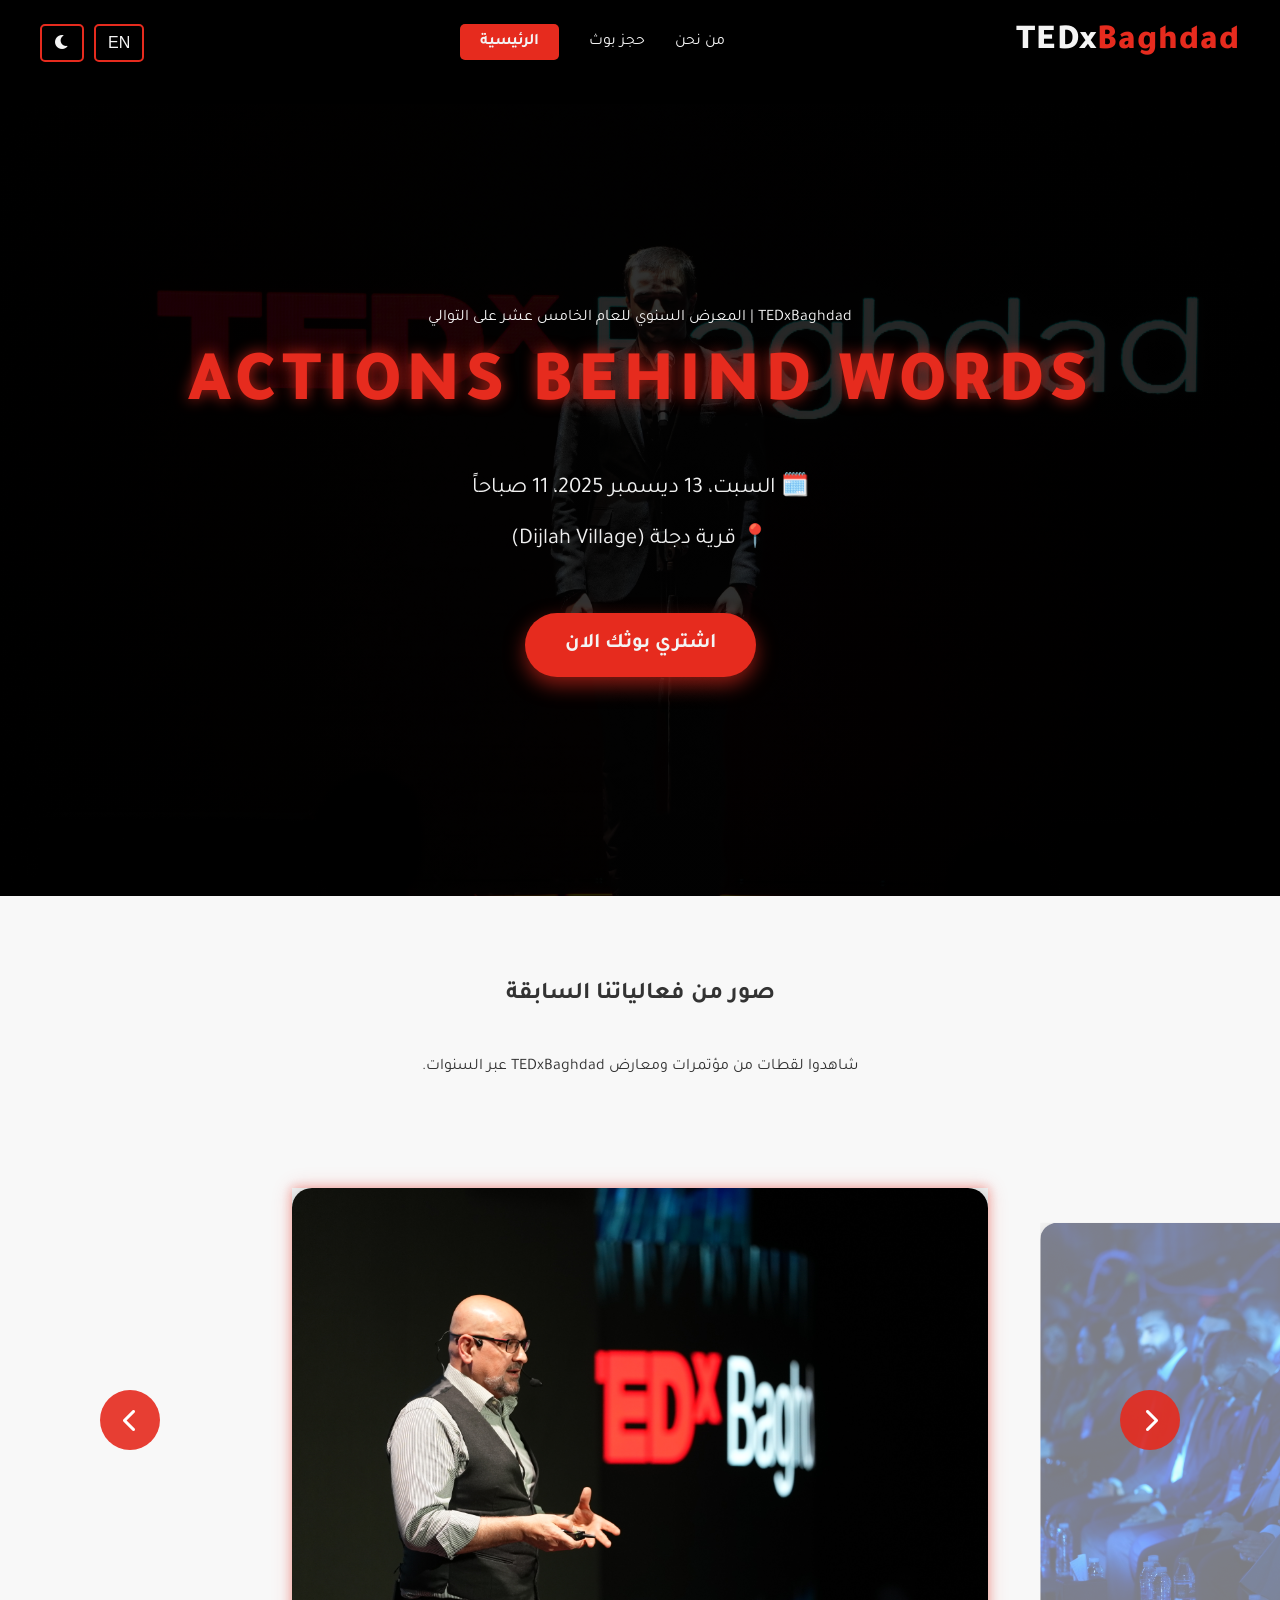
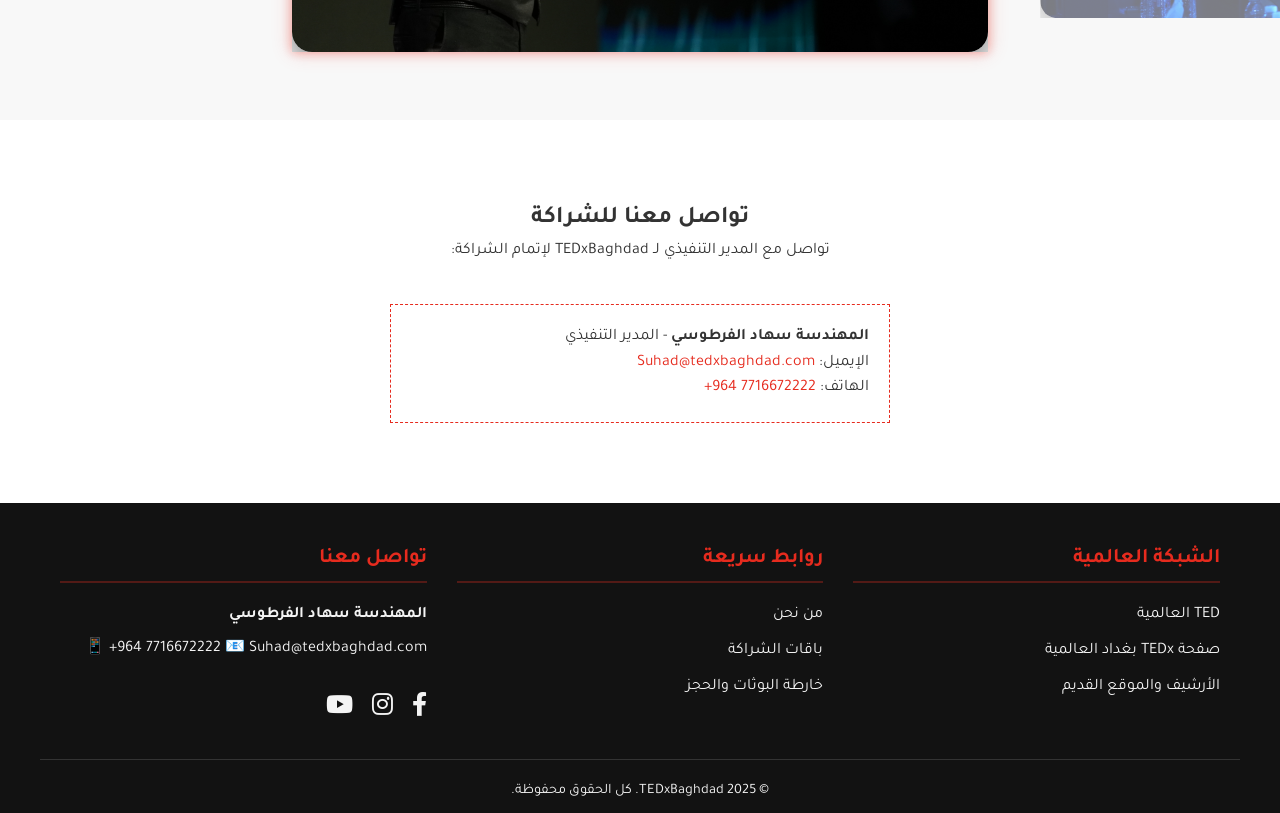
==== index.html @ e8700a13 "Initial commit of Tedx project files" ====
<!DOCTYPE html>
<html lang="ar" dir="rtl">
<head>
    <meta charset="UTF-8">
    <meta name="viewport" content="width=device-width, initial-scale=1.0">
    <title id="pageTitle">TEDxBaghdad</title>
    <link rel="icon" type="image/png" href="images/Logo_TEDxB.png">
    <link rel="stylesheet" href="style.css">
    <link rel="stylesheet" href="https://cdnjs.cloudflare.com/ajax/libs/font-awesome/6.0.0-beta3/css/all.min.css">
</head>
<body class="light-mode rtl-mode">

    <header>
        <div class="logo">
            <h1>TEDx<span class="red-text">Baghdad</span></h1>
        </div>
        <nav>
            <ul id="main-nav">
                <li><a href="aboutus.html" id="nav-about">من نحن</a></li>
                <li><a href="booking.html" id="nav-map">خارطة المعرض</a></li>
                <li><a href="#contact" class="btn" id="nav-contact">الرئيسية</a></li>
            </ul>
        </nav>
        
        <div class="toggles">
            <button id="lang-toggle" class="toggle-btn" title="Toggle Language">
                <span id="current-lang">EN</span>
            </button>
            <button id="theme-toggle" class="toggle-btn" title="Toggle Dark/Light Mode">
                <i class="fas fa-moon" id="theme-icon"></i>
            </button>
        </div>
    </header>

    <section class="hero">
        <div class="hero-content">
            <p class="pre-title" id="hero-pretitle">TEDxBaghdad | المعرض السنوي للعام الخامس عشر على التوالي</p>
            <h1></h1>
            <h2 class="red-text">ACTIONS BEHIND WORDS</h2>
            <div class="event-info">
                <span id="event-date">🗓️ السبت، 13 ديسمبر 2025، 11 صباحاً</span>
                <span id="event-location">📍 قرية دجلة (Dijlah Village)</span>
            </div>
            <a href="booking.html" class="btn-primary" id="hero-cta">شاهد خارطة البوثات المتاحة</a> 
        </div>
    </section>

  

   
    <section id="gallery" class="section light-bg">
        <h2 id="gallery-heading">صور من فعالياتنا السابقة</h2>
        <p id="gallery-subtitle">شاهدوا لقطات من مؤتمرات ومعارض TEDxBaghdad عبر السنوات.</p>
        
        <div class="carousel-wrapper container">
            
            <button class="nav-btn prev-btn" id="prev-btn" aria-label="الصورة السابقة">
                <i class="fas fa-chevron-left"></i>
            </button>

            <div class="carousel-inner" id="carousel-inner">
                </div>
            
            <button class="nav-btn next-btn" id="next-btn" aria-label="الصورة التالية">
                <i class="fas fa-chevron-right"></i>
            </button>

        </div>
    </section>



    <section id="contact" class="section">
        <h2 id="contact-heading">تواصل معنا للشراكة</h2>
        <p id="contact-subtitle">تواصل مع المدير التنفيذي لـ TEDxBaghdad لإتمام الشراكة:</p>
        <div class="contact-info">
            <p id="contact-name"><strong>المهندسة سهاد الفرطوسي</strong> - المدير التنفيذي</p>
            
            <p> 
                الإيميل: 
                <span dir="ltr">
                    <a href="mailto:Suhad@tedxbaghdad.com">Suhad@tedxbaghdad.com</a>
                </span>
            </p>
            <p> 
                الهاتف: 
                <span dir="ltr">
                    <a href="tel:+9647716672222">+964 7716672222</a>
                </span>
            </p>
        </div>
    </section>

    <footer>
        <div class="container footer-grid">
            <div class="footer-col">
                <h3 id="footer-links-global">الشبكة العالمية</h3>
                <ul>
                    <li><a href="https://www.ted.com" target="_blank">TED العالمية</a></li>
                    <li><a href="https://www.ted.com/tedx/events/tedxbaghdad" target="_blank">صفحة TEDx بغداد العالمية</a></li>
                    <li><a href="https://tedxbaghdad.com/" target="_blank" id="footer-old-site">الأرشيف والموقع القديم</a></li> 
                </ul>
            </div>

            <div class="footer-col">
                <h3 id="footer-links-quick">روابط سريعة</h3>
                <ul>
                    <li><a href="aboutus.html" id="footer-about">من نحن</a></li>
                    <li><a href="booking.html#packages" id="footer-packages">باقات الشراكة</a></li>
                    <li><a href="booking.html" id="footer-map-link">خارطة البوثات والحجز</a></li>
                </ul>
            </div>

            <div class="footer-col">
                <h3 id="footer-links-contact">تواصل معنا</h3>
                <div class="contact-footer-info">
                    <p><strong><span id="footer-director-name">المهندسة سهاد الفرطوسي</span></strong></p>
                    <p>📧 Suhad@tedxbaghdad.com</p>
                    <p>📱 +964 7716672222</p>
                </div>
                <div class="social-links">
                    <a href="https://www.facebook.com/TEDxBaghdad.Iraq/" target="_blank" title="Facebook"><i class="fab fa-facebook-f"></i></a>
                    <a href="https://www.instagram.com/tedxbaghdad.iraq/" target="_blank" title="Instagram"><i class="fab fa-instagram"></i></a>
                    <a href="https://www.youtube.com/user/TEDxBaghdad" target="_blank" title="YouTube"><i class="fab fa-youtube"></i></a>
                </div>
            </div>
        </div>
        
        <div class="footer-bottom">
            <p id="footer-text">© 2025 TEDxBaghdad. كل الحقوق محفوظة.</p>
        </div>
    </footer>

    <script src="script.js"></script>
</body>
</html>
---- style.css ----
/*
====================================
1. الإعدادات العامة والتخطيط الأساسي
====================================
*/
@import url('https://fonts.googleapis.com/css2?family=Tajawal:wght@200;400;700;900&display=swap');

:root {
    /* الألوان الأساسية */
    --color-ted-red: #E62B1E;
    --color-dark-primary: #121212; 
    --color-dark-secondary: #1f1f1f; 
    --color-light-primary: #ffffff; 
    --color-light-secondary: #f8f8f8; 
    --color-text-light: #f4f4f4;
    --color-text-dark: #333333;
    /* التباعد والمسافات */
    --section-padding: 80px 0;
}

* {
    margin: 0;
    padding: 0;
    box-sizing: border-box;
    /* إضافة انتقال سلس لتغيير الألوان */
    transition: background-color 0.5s, color 0.5s, border-color 0.5s, transform 0.5s;
}

body {
    font-family: 'Tajawal', sans-serif;
    line-height: 1.6;
}

/*
====================================
1.1. الوضع الداكن والوضع المضيء
====================================
*/
body.light-mode {
    background-color: var(--color-light-primary);
    color: var(--color-text-dark);
}

body.dark-mode {
    background-color: var(--color-dark-primary);
    color: var(--color-text-light);
}
/* تعديل ألوان العناصر في الوضع الداكن */
body.dark-mode .section { background-color: var(--color-dark-primary); }
body.dark-mode .dark-bg { background-color: var(--color-dark-secondary); }
body.dark-mode h2 { color: var(--color-light-primary); }
body.dark-mode .package-card {
    background: var(--color-dark-secondary);
    border: 1px solid #333;
    box-shadow: 0 2px 5px rgba(255, 255, 255, 0.1);
}
body.dark-mode .package-card h3 { color: var(--color-text-light); }
body.dark-mode footer { background-color: #000; }

/*
====================================
1.2. التوجيه (RTL/LTR)
====================================
*/
.rtl-mode { direction: rtl; }
.ltr-mode { direction: ltr; }

/* تنسيقات عامة */
a { text-decoration: none; color: var(--color-ted-red); transition: color 0.3s; }
.section { padding: var(--section-padding); text-align: center; }
.dark-bg { background-color: var(--color-dark-secondary); color: var(--color-text-light); }
.red-text { color: var(--color-ted-red); }
.container { max-width: 1200px; margin: 0 auto; padding: 0 20px; }

/* تعديلات الاتجاه في الأقسام */
.about-grid { display: grid; grid-template-columns: 2fr 1fr; gap: 40px; max-width: 1000px; margin: 40px auto 0; }
.rtl-mode .about-grid { text-align: right; }
.ltr-mode .about-grid { text-align: left; }

.rtl-mode .media-coverage { border-right: 3px solid var(--color-ted-red); padding-right: 20px; border-left: none; padding-left: 0; }
.ltr-mode .media-coverage { border-right: none; padding-right: 0; border-left: 3px solid var(--color-ted-red); padding-left: 20px; }

.rtl-mode .package-card { text-align: right; }
.ltr-mode .package-card { text-align: left; }

.rtl-mode .package-card ul li:before { content: "✔️"; margin-left: 10px; margin-right: 0; color: var(--color-ted-red); }
.ltr-mode .package-card ul li:before { content: "✔️"; margin-right: 10px; margin-left: 0; color: var(--color-ted-red); }

/*
====================================
2. شريط التنقل (Header)
====================================
*/
header {
    background-color: #000;
    color: var(--color-text-light);
    padding: 15px 40px;
    display: flex;
    justify-content: space-between;
    align-items: center;
    position: sticky;
    top: 0;
    z-index: 1000;
    box-shadow: 0 4px 12px rgba(0, 0, 0, 0.3); 
}

header .logo h1 {
    font-size: 2.2em;
    margin: 0;
    color: var(--color-light-bg);
    font-weight: 900;
    letter-spacing: 1px;
}

nav ul {
    list-style: none;
    display: flex;
    align-items: center; 
    margin: 0;
}

nav ul li {
    margin: 0 15px; 
}

nav ul li a {
    color: var(--color-text-light);
    font-weight: 400;
    padding: 8px 0;
    position: relative;
}

nav ul li a:hover {
    color: var(--color-ted-red);
}

/* خط أحمر تحت الروابط */
nav ul li a::after {
    content: '';
    position: absolute;
    bottom: -5px;
    left: 0;
    width: 0;
    height: 3px;
    background-color: var(--color-ted-red);
    transition: width 0.3s ease;
}

nav ul li a:hover::after {
    width: 100%;
}

/* تنسيق الأزرار (Toggles) */
.toggles { display: flex; align-items: center; }
.toggle-btn {
    background: none;
    border: 2px solid var(--color-ted-red);
    color: var(--color-text-light);
    font-size: 1em;
    padding: 8px 12px;
    cursor: pointer;
    border-radius: 5px;
    transition: background-color 0.3s, color 0.3s;
}
.rtl-mode .toggle-btn { margin-right: 10px; margin-left: 0; }
.ltr-mode .toggle-btn { margin-left: 10px; margin-right: 0; }
.toggle-btn:hover { background-color: var(--color-ted-red); color: var(--color-light-primary); }

/* تنسيق زر 'تواصل معنا' */
.btn {
    background-color: var(--color-ted-red);
    color: var(--color-light-bg) !important;
    padding: 10px 20px; 
    border-radius: 5px;
    font-weight: 700;
    transition: background-color 0.3s;
    margin-left: 15px;
}


/*
====================================
3. القسم الرئيسي الترويجي (Hero)
====================================
*/
.hero {
    /* تغيير التدرج لجعل الخلفية أغمق بكثير لزيادة التباين */
    background: linear-gradient(rgba(0, 0, 0, 0.8), rgba(0, 0, 0, 0.8)), 
                url('images/style.jpg') no-repeat center center/cover;
    height: 90vh; 
    display: flex;
    justify-content: center;
    align-items: center;
    color: var(--color-text-light); 
    text-align: center;
    padding: 0 20px;
}

.hero h1 { display: none; } /* إخفاء h1 الفارغ */

.hero h2 {
    font-size: 4.5em;
    font-weight: 900; 
    margin-bottom: 25px;
    letter-spacing: 5px; 
    color: var(--color-ted-red); 
    text-shadow: 0 0 15px rgba(230, 43, 30, 0.8), 2px 2px 5px rgba(0, 0, 0, 0.5);
}

.event-info span {
    display: block;
    font-size: 1.4em;
    margin-bottom: 15px;
    font-weight: 400;
    color: #f0f0f0;
}

.btn-primary {
    margin-top: 40px;
    font-size: 1.3em;
    padding: 15px 40px;
    background: var(--color-ted-red);
    color: var(--color-light-bg);
    border-radius: 50px;
    display: inline-block;
    box-shadow: 0 8px 20px rgba(230, 43, 30, 0.6); 
    font-weight: 700;
}

.btn-primary:hover {
    background-color: #b72217;
    transform: translateY(-3px); 
}

/*
====================================
3.1. تعديلات الاستجابة للقسم الرئيسي (Responsive Hero)
====================================
*/
@media (max-width: 768px) {
    .hero {
        height: 80vh; /* تقليل ارتفاع القسم قليلاً */
    }

    .hero .pre-title {
        font-size: 0.9em; /* تصغير حجم النص التمهيدي */
    }

    .hero h2 {
        font-size: 2.8em; /* تصغير حجم العنوان الرئيسي بشكل كبير */
        letter-spacing: 2px; /* تقليل المسافة بين الحروف */
    }

    .event-info span {
        font-size: 1em; /* تصغير حجم معلومات الحدث */
    }

    .hero .btn-primary {
        font-size: 1em; /* تصغير حجم الخط داخل الزر */
        padding: 12px 30px; /* تصغير الهوامش الداخلية للزر */
        margin-top: 30px;
    }
}

/*
====================================
4. قسم عن المؤتمر (About Section) - التعديل النهائي
====================================
*/
#about {
    padding-bottom: 40px;
    /* تأكد من أن الخلفية لا تتضارب مع النصوص */
}

.about-grid {
    display: grid;
    /* نعتمد على نسبة 1.7:1 (النص أوسع من البطاقة) */
    grid-template-columns: 1.7fr 1fr; 
    gap: 50px; /* تباعد كبير بين الأعمدة */
    text-align: initial;
    
    /* 🛑 الحل الجذري: نحدد العرض الأقصى والتوسيط ونضيف Padding للحماية 🛑 */
    /* هذا التحديد سيتم تطبيقه على div.about-grid مباشرة */
    max-width: 1000px; 
    margin: 40px auto 0; 
    padding: 0 20px; /* هامش حماية داخلي ثابت على الـ Grid نفسه */
}

.text-block p {
    margin-bottom: 15px;
    font-size: 1.1em;
    line-height: 1.8; /* زيادة المسافة بين السطور */
    text-align: justify; 
}

/* 🛑 تصميم بطاقة الأصداء الإعلامية (Callout Box) 🛑 */
.media-coverage {
    border: 2px solid var(--color-ted-red); 
    padding: 20px;
    border-radius: 8px; 
    background-color: var(--color-light-secondary); 
    box-shadow: 0 4px 10px rgba(0, 0, 0, 0.1);
    
    /* ضمان أن الارتفاع يتبع المحتوى (ضروري) */
    height: fit-content; 
    margin: 0; 
}

.dark-mode .media-coverage {
    background-color: var(--color-dark-secondary);
    box-shadow: 0 4px 10px rgba(255, 255, 255, 0.1);
}

.media-coverage h3 {
    color: var(--color-ted-red);
    margin-top: 0;
    border-bottom: 2px dashed var(--color-ted-red); 
    padding-bottom: 10px;
    font-size: 1.4em;
}

.media-coverage ul {
    list-style: none;
    padding: 0;
    margin-top: 15px;
}

.media-coverage ul li {
    margin-bottom: 12px;
    font-weight: 400;
}


/*
====================================
التعديل الإضافي على الـ Responsive
====================================
*/
@media (max-width: 992px) {
    /* ... (تنسيقات أخرى) ... */
    
    .about-grid {
        /* 🛑 هنا نحل مشكلة القص في الموبايل والتابلت 🛑 */
        grid-template-columns: 1fr; /* عمود واحد */
        gap: 30px;
        text-align: center;
        
        display: flex;
        flex-direction: column; /* البطاقة تنزل للأسفل */
        
        /* إزالة الـ max-width ليتمدد الـ Grid ضمن حدود الشاشة */
        max-width: 100%;
        padding: 0 20px; 
    }
    
    .media-coverage {
        /* توسيط البطاقة في وضع العمود وتحديد عرضها */
        margin: 20px auto 0; 
        width: 100%; 
        max-width: 450px; /* تحديد عرض معقول في التابلت لتبدو متوازنة */
        text-align: right; 
    }
    .ltr-mode .media-coverage {
        text-align: left;
    }
}
/*
====================================
5. قسم الأرقام والإحصائيات (Numbers)
====================================
*/
#numbers { padding: 60px 0; }
.stats-grid { display: flex; justify-content: space-around; flex-wrap: wrap; gap: 30px; margin: 40px auto; }
.stat-box {
    background: #000;
    color: var(--color-ted-red);
    padding: 25px 35px;
    border-radius: 10px;
    width: 200px;
    text-align: center;
    box-shadow: 0 4px 8px rgba(255, 255, 255, 0.1);
}
.stat-box .number { display: block; font-size: 2.5em; font-weight: 900; margin-bottom: 5px; }
.stat-box p { color: var(--color-text-light); font-weight: 400; }
.demographics { margin-top: 40px; padding: 20px; border: 1px solid var(--color-ted-red); max-width: 600px; margin-left: auto; margin-right: auto; border-radius: 8px; }
.demographics h3 { color: var(--color-ted-red); margin-bottom: 10px; }


/*
====================================
6. قسم الباقات (Packages) - تصحيح التضارب
====================================
*/
#packages { background-color: var(--color-light-secondary); }

/* تصحيح: جعل العناوين والنصوص تظهر بوضوح في الوضع الداكن */
body.dark-mode #packages h2,
body.dark-mode #packages p {
    color: var(--color-text-light); 
}

.package-card {
    display: inline-block;
    background: var(--color-light-primary);
    border: 1px solid #ddd;
    border-top: 5px solid var(--color-ted-red);
    border-radius: 8px;
    padding: 25px;
    margin: 20px;
    width: 300px;
    box-shadow: 0 2px 5px rgba(0, 0, 0, 0.1);
    vertical-align: top;
}
.package-card .price { display: block; color: var(--color-ted-red); font-size: 2em; font-weight: 900; margin-bottom: 15px; }
.btn-secondary {
    display: inline-block;
    margin-top: 20px;
    padding: 10px 25px;
    background-color: var(--color-text-dark);
    color: var(--color-light-primary);
    border-radius: 5px;
    transition: background-color 0.3s;
}
.dark-mode .btn-secondary { background-color: #555; }


/*
====================================
7. خارطة المعرض الفعلية
====================================
*/
.booth-map-placeholder { height: auto; border: none; background-color: transparent; }
.exhibition-map {
    display: flex;
    flex-direction: column;
    align-items: center;
    max-width: 900px;
    margin: 40px auto;
    border: 5px solid #ccc;
    padding: 10px;
    background-color: var(--color-light-primary);
    box-shadow: 0 4px 10px rgba(0, 0, 0, 0.2);
}
.dark-mode .exhibition-map { background-color: #000; border: 5px solid #444; }

/* تأثير التمرير على حاوية الخريطة بأكملها */
.exhibition-map:hover {
    border-color: var(--color-ted-red);
}

.booth-row { display: flex; width: 100%; justify-content: space-between; }
.aisle {
    width: 100%;
    text-align: center;
    padding: 15px 0;
    margin: 10px 0;
    background-color: var(--color-ted-red);
    color: var(--color-text-light);
    font-weight: 700;
    font-size: 1.1em;
    border-radius: 5px;
}
.booth {
   display: flex;
    justify-content: center;
    align-items: center;
    cursor: pointer;
    color: var(--color-light-primary);
    font-weight: 700;
    font-size: 1.2em;
    border: 2px solid #333;
    margin: 5px;
    transition: transform 0.2s, box-shadow 0.2s;
    height: 60px; 
    flex-grow: 1; 
    position: relative;
    overflow: hidden;
    
    /* 🛑 الحل: فرض اتجاه اليسار لليمين (LTR) للأرقام داخل البوث */
    direction: ltr;
}
.booth:hover { transform: scale(1.05); box-shadow: 0 0 15px rgba(230, 43, 30, 0.7); }

/* ألوان البوثات */
.diamond { background-color: #000000; width: 15%; }
.gold { background-color: #0080ff; width: 15%; }
.silver { background-color: #ff0000; width: 10%; } 
/* البوثات المحجوزة */
.booked {
    background-color: #1a1a1a !important; /* لون خلفية داكن للبوث المحجوز */
    cursor: pointer; /* تفعيل النقر */
    pointer-events: auto !important; /* السماح بتلقي النقرات */
    border: 2px solid var(--color-ted-red);
    color: #ccc;
    position: relative; /* مهم للـ overlay */
    overflow: hidden;
}
/* تفعيل الـ Overlay (كلمة محجوز) */
.booked::after {
    content: "محجوز"; /* النص سيتم ترجمته عبر JS/CSS */
    position: absolute;
    top: 0;
    left: 0;
    width: 100%;
    height: 100%;
    background-color: rgba(230, 43, 30, 0.9); /* خلفية حمراء داكنة */
    color: white;
    display: flex;
    justify-content: center;
    align-items: center;
    font-size: 1.2em;
    font-weight: 700;
    opacity: 0; /* مخفي في الوضع العادي */
    transition: opacity 0.3s;
    z-index: 10;
    pointer-events: none; /* مهم ليمر النقر عبره */
}

/* الـ Hover Effect */
.booked:hover .logo-container {
    opacity: 0; /* إخفاء اللوجو عند التمرير */
}
.booked:hover::after {
    opacity: 1; /* إظهار الـ Overlay عند التمرير */
}
.booked .company-name {
    font-size: 0.6em;
    font-weight: 400;
    position: absolute;
    bottom: 5px;
    color: #f7b731;
}
.booked .logo-container, .booked .booth-number-text {
    opacity: 1;
    transition: opacity 0.3s;
    position: absolute;
    top: 50%;
    left: 50%;
    transform: translate(-50%, -50%);
    width: 100%;
    height: 100%;
    display: flex;
    justify-content: center;
    align-items: center;
    padding: 5px;
}
/* تنسيق اللوجو */
.booked .company-logo {
    max-width: 90%;
    max-height: 90%;
    object-fit: contain;
}
.booked .booth-number-text {
    /* إخفاء رقم البوث الافتراضي إذا كان هناك لوجو */
    display: none; 
}
/*
====================================
8. قسم التواصل (Contact) و Footer - تصحيح التوجيه
====================================
*/
.contact-info { 
    max-width: 500px; 
    margin: 40px auto 0; 
    padding: 20px; 
    border: 1px dashed var(--color-ted-red); 
    text-align: right; /* أساس التوجيه RTL */
}
.ltr-mode .contact-info {
    text-align: left;
}
/* تصحيح التوجيه LTR لأرقام الهواتف والإيميلات داخل الحاوية RTL */
.contact-info p span[dir="ltr"],
.contact-footer-info p {
    direction: ltr;
    display: inline-block;
}

/*
====================================
9. تنسيقات الـ Modal (النافذة المنبثقة)
====================================
*/
.modal {
    display: none; 
    position: fixed; 
    z-index: 2000; 
    left: 0;
    top: 0;
    width: 100%;
    height: 100%;
    overflow: auto; 
    background-color: rgba(0,0,0,0.7); 
    justify-content: center;
    align-items: center;
}
.modal-content {
    background-color: var(--color-light-primary);
    margin: auto;
    padding: 30px;
    border: 1px solid var(--color-ted-red);
    width: 80%;
    max-width: 500px;
    border-radius: 10px;
    position: relative;
    text-align: center;
    /* إضافة تأثير ظهور سلس */
    animation: fadeIn 0.3s ease-out;
}

@keyframes fadeIn {
    from { opacity: 0; transform: scale(0.95); }
    to { opacity: 1; transform: scale(1); }
}
.dark-mode .modal-content { background-color: var(--color-dark-secondary); }
.close-btn {
    color: var(--color-ted-red);
    float: right;
    font-size: 28px;
    font-weight: bold;
    position: absolute;
    top: 15px;
    cursor: pointer;
}
.rtl-mode .close-btn { left: 15px; right: auto; }
.ltr-mode .close-btn { right: 15px; left: auto; }

/* تنسيقات رأس المودال الجديدة */
.modal-header {
    display: flex;
    flex-direction: column;
    align-items: center;
    margin-bottom: 15px;
}

.modal-icon {
    font-size: 2.5em;
    color: var(--color-ted-red);
    margin-bottom: 10px;
}

.modal-content h3 {
    font-size: 1.6em;
    margin: 0;
}

.modal-content p {
    font-size: 1.1em;
    margin-bottom: 10px;
}

.modal-price {
    font-size: 1.5em;
    font-weight: 700;
    margin: 20px 0;
    color: var(--color-ted-red);
    background-color: var(--color-light-secondary);
    padding: 10px;
    border-radius: 8px;
    border: 1px solid #e0e0e0; /* إضافة إطار خفيف لتمييز المربع */
}
.dark-mode .modal-price {
    background-color: var(--color-dark-primary);
}

/* تنسيق الزر الجديد الأصغر حجماً */
.btn-modal {
    display: inline-block;
    background-color: var(--color-ted-red);
    color: var(--color-light-primary);
    padding: 12px 30px; /* تصغير حجم الزر */
    border-radius: 5px;
    font-size: 1em; /* تصغير حجم الخط */
    font-weight: 700;
    margin-top: 10px;
    transition: background-color 0.3s, transform 0.2s;
}
.btn-modal:hover {
    background-color: #b72217;
    transform: scale(1.05);
}

.modal-note {
    font-size: 0.9em !important;
    color: #777;
    margin-top: 20px;
}
.dark-mode .modal-note {
    color: var(--color-text-light); /* تغيير اللون إلى الأبيض في الوضع الداكن */
}


/*
====================================
10. الفوتر (Footer)
====================================
*/
footer {
    background-color: var(--color-dark-primary); /* خلفية سوداء */
    color: var(--color-text-light);
    padding: 40px 0 10px;
}

.footer-grid {
    display: grid;
    grid-template-columns: repeat(3, 1fr); /* 3 أعمدة متساوية */
    gap: 30px;
    text-align: right;
    padding-bottom: 30px;
    border-bottom: 1px solid #333;
}
.ltr-mode .footer-grid {
    text-align: left;
}

.footer-col h3 {
    font-size: 1.3em;
    font-weight: 700;
    margin-bottom: 20px;
    color: var(--color-ted-red); /* تمييز العناوين باللون الأحمر */
    border-bottom: 2px solid rgba(230, 43, 30, 0.3);
    padding-bottom: 5px;
}

.footer-col ul {
    list-style: none;
    padding: 0;
}

.footer-col ul li {
    margin-bottom: 10px;
    font-size: 1em;
}

.footer-col a {
    color: var(--color-text-light);
    transition: color 0.3s;
}

.footer-col a:hover {
    color: var(--color-ted-red);
}

.contact-footer-info p {
    margin-bottom: 8px;
    font-size: 1em;
}

/* تنسيق أيقونات التواصل الاجتماعي */
.social-links {
    margin-top: 20px;
}

.social-links a {
    font-size: 1.5em;
    margin-left: 15px; /* تباعد أيقونات RTL */
    color: var(--color-text-light);
    transition: color 0.3s;
}
.ltr-mode .social-links a {
    margin-right: 15px;
    margin-left: 0;
}

.social-links a:hover {
    color: var(--color-ted-red);
}

.footer-bottom {
    text-align: center;
    padding-top: 20px;
    font-size: 0.9em;
}


/*
====================================
11. معرض الصور (3-Image Carousel)
====================================
*/
/*
====================================
12. معرض الصور (3-Image Carousel) - التعديل للعرض الكامل
====================================
*/
#gallery {
    padding: var(--section-padding) 0;
    background-color: var(--color-light-secondary);
    direction: ltr !important; 
    overflow: hidden;
}

.dark-mode #gallery {
    background-color: var(--color-dark-primary);
}

#gallery h2, #gallery p {
    text-align: center;
    direction: rtl;
    margin-bottom: 40px;
    padding: 0 20px;
}

.carousel-wrapper {
    display: flex;
    align-items: center;
    width: 100%;
    height: 600px; /* ارتفاع ثابت للسكشن */
    position: relative;
}

.carousel-inner {
    display: flex;
    width: 100%;
    height: 100%;
    align-items: center;
    transition: transform 0.5s cubic-bezier(0.25, 1, 0.5, 1);
    will-change: transform;
}

.carousel-item {
    /* التغيير الجذري: جعلنا العرض 60% من الشاشة بدلاً من 33% */
    /* هذا يعطي مساحة للصورة العريضة */
    flex: 0 0 60%; 
    max-width: 60%;
    opacity: 0.5;
    transform: scale(1); /* نجعل الحجم الأصلي 100% */
    box-sizing: border-box;
    cursor: pointer;
    text-align: center;
    
    opacity: 0.5;
    transform: scale(0.85); 
    transition: all 0.5s ease;
    overflow: hidden;
}

.carousel-item img {
    width: 100%;
    height: 100%; /* اجعلها تملأ الارتفاع المتاح بالكامل */
    object-fit: cover; /* تغطية كامل المساحة */
    border-radius: 20px;
    box-shadow: 0 10px 30px rgba(0, 0, 0, 0.5);
    display: block; /* إزالة المسافات الزائدة */
}

/* الصورة النشطة */
.carousel-item.active {
    opacity: 1;
    transform: scale(1); /* حجم كامل */
    z-index: 10;
box-shadow: 
    /* ظل خفيف قريب من الحافة */
    0 0 10px rgba(230, 43, 30, 0.4), 
    /* ظل أوسع (Ambient) */
    0 0 20px rgba(230, 43, 30, 0.2);}

/* أزرار التنقل */
.nav-btn {
    position: absolute;
    top: 50%;
    transform: translateY(-50%);
    background: rgba(230, 43, 30, 0.9);
    color: white;
    border: none;
    width: 60px;
    height: 60px;
    border-radius: 50%;
    cursor: pointer;
    font-size: 1.5em;
    z-index: 20;
    display: flex;
    align-items: center;
    justify-content: center;
    transition: all 0.3s;
}

.nav-btn:hover {
    background: #fff;
    color: var(--color-ted-red);
    transform: translateY(-50%) scale(1.1);
}

#prev-btn { left: 5%; }
#next-btn { right: 5%; }

/* الموبايل */
@media (max-width: 768px) {
    .carousel-wrapper { height: 400px; }
    .carousel-item { 
        flex: 0 0 85%; /* في الموبايل تأخذ معظم الشاشة */
        max-width: 85%; 
    }
    .carousel-item img { 
        height: 300px; 
        aspect-ratio: 4/3;
    }
}
/*
====================================
6. قسم الباقات (Packages) - التعديل النهائي لثبات اللون
====================================
*/
#packages { 
    background-color: var(--color-light-secondary); 
}

/* 🛑 التعديل الجذري للوضع الداكن: */
body.dark-mode #packages {
    /* الخلفية ستكون داكنة (لتناسب الوضع الداكن) */
    background-color: var(--color-dark-secondary) !important; 
}

body.dark-mode #packages h2,
body.dark-mode #packages p {
    /* هذا سيجبر اللون على البقاء أسود/داكن (كما طلبت) */
    color: var(--color-light-primary) !important; 
}

/* ملاحظة هامة: بما أن الخلفية داكنة والنص داكن، سيصبح النص غير مرئي (أسود على أسود) */
/* إذا واجهت مشكلة اختفاء النص، يرجى استبدال var(--color-text-dark) بـ var(--color-ted-red) */

/* ... باقي تنسيقات .package-card تبقى كما هي ... */


/*
** هذا هو التعديل المطلوب لضمان ظهور النص الأبيض في الوضع الداكن **
*/
body.dark-mode .company-details-view p {
    color: var(--color-text-light) !important; /* فرض اللون الأبيض للنصوص */
}

/* تعديل لون الخلفية الافتراضي في المودال في الوضع الداكن */
.dark-mode .modal-content { 
    background-color: var(--color-dark-secondary);
}
/* تعديل لون خلفية النص نفسه ليظهر أبيض */
.dark-mode .company-details-view {
    background-color: var(--color-dark-secondary); 
}

/*
====================================
13. تعديلات الاستجابة لشريط التنقل (Responsive Navbar)
====================================
*/
@media (max-width: 768px) {
    header {
        padding: 10px 15px; /* تقليل الهوامش الداخلية للنافبار */
        flex-wrap: wrap; /* السماح للعناصر بالالتفاف لسطر جديد إذا لزم الأمر */
        justify-content: center; /* توسيط العناصر عند الالتفاف */
        gap: 10px; /* إضافة مسافة صغيرة بين العناصر */
    }

    header .logo h1 {
        font-size: 1.8em; /* تصغير حجم الشعار */
    }

    nav ul li {
        margin: 0 8px; /* تقليل المسافة بين روابط القائمة */
    }

    nav ul li a {
        font-size: 0.9em; /* تصغير حجم خط الروابط */
    }

    .toggle-btn {
        padding: 6px 10px; /* تصغير حجم أزرار اللغة والثيم */
        font-size: 0.9em;
    }
}

/*
====================================
14. تنسيقات صفحة "من نحن" (About Us Page)
====================================
*/

/* قسم الهيرو الصغير */
.hero-small {
    height: 40vh;
    background-size: cover;
    background-position: center;
    display: flex;
    justify-content: center;
    align-items: center;
    text-align: center;
    color: var(--color-text-light);
    position: relative;
}

.hero-small::before {
    content: '';
    position: absolute;
    top: 0;
    left: 0;
    width: 100%;
    height: 100%;
    background: rgba(0, 0, 0, 0.6); /* طبقة معتمة فوق الصورة */
}

.hero-small .hero-content {
    position: relative;
    z-index: 2;
}

.hero-small h1 {
    font-size: 3.5em;
    margin-bottom: 10px;
}

/* قسم المحتوى مع صورة */
.content-grid {
    display: grid;
    grid-template-columns: 2fr 1fr;
    gap: 50px;
    align-items: center;
}

.text-content h2 {
    color: var(--color-ted-red);
    margin-bottom: 20px;
    text-align: right;
}
.ltr-mode .text-content h2 {
    text-align: left;
}

.image-placeholder img {
    width: 100%;
    border-radius: 10px;
    box-shadow: 0 5px 15px rgba(0,0,0,0.1);
}

/* قسم فيديوهات يوتيوب */
.video-grid {
    display: grid;
    grid-template-columns: repeat(auto-fit, minmax(300px, 1fr));
    gap: 30px;
    margin-top: 40px;
}

.video-card {
    position: relative;
    display: block;
    overflow: hidden;
    border-radius: 10px;
    box-shadow: 0 8px 20px rgba(0,0,0,0.3);
}

.video-card img {
    width: 100%;
    display: block;
    transition: transform 0.3s ease;
}

.video-card:hover img {
    transform: scale(1.1);
}

.video-overlay {
    position: absolute;
    top: 0;
    left: 0;
    width: 100%;
    height: 100%;
    background: rgba(230, 43, 30, 0.7); /* لون أحمر تيد الشفاف */
    display: flex;
    justify-content: center;
    align-items: center;
    font-size: 4em;
    color: white;
    opacity: 0;
    transition: opacity 0.3s ease;
}

.video-card:hover .video-overlay {
    opacity: 1;
}

@media (max-width: 768px) {
    .content-grid {
        grid-template-columns: 1fr; /* عمود واحد في الموبايل */
    }
}
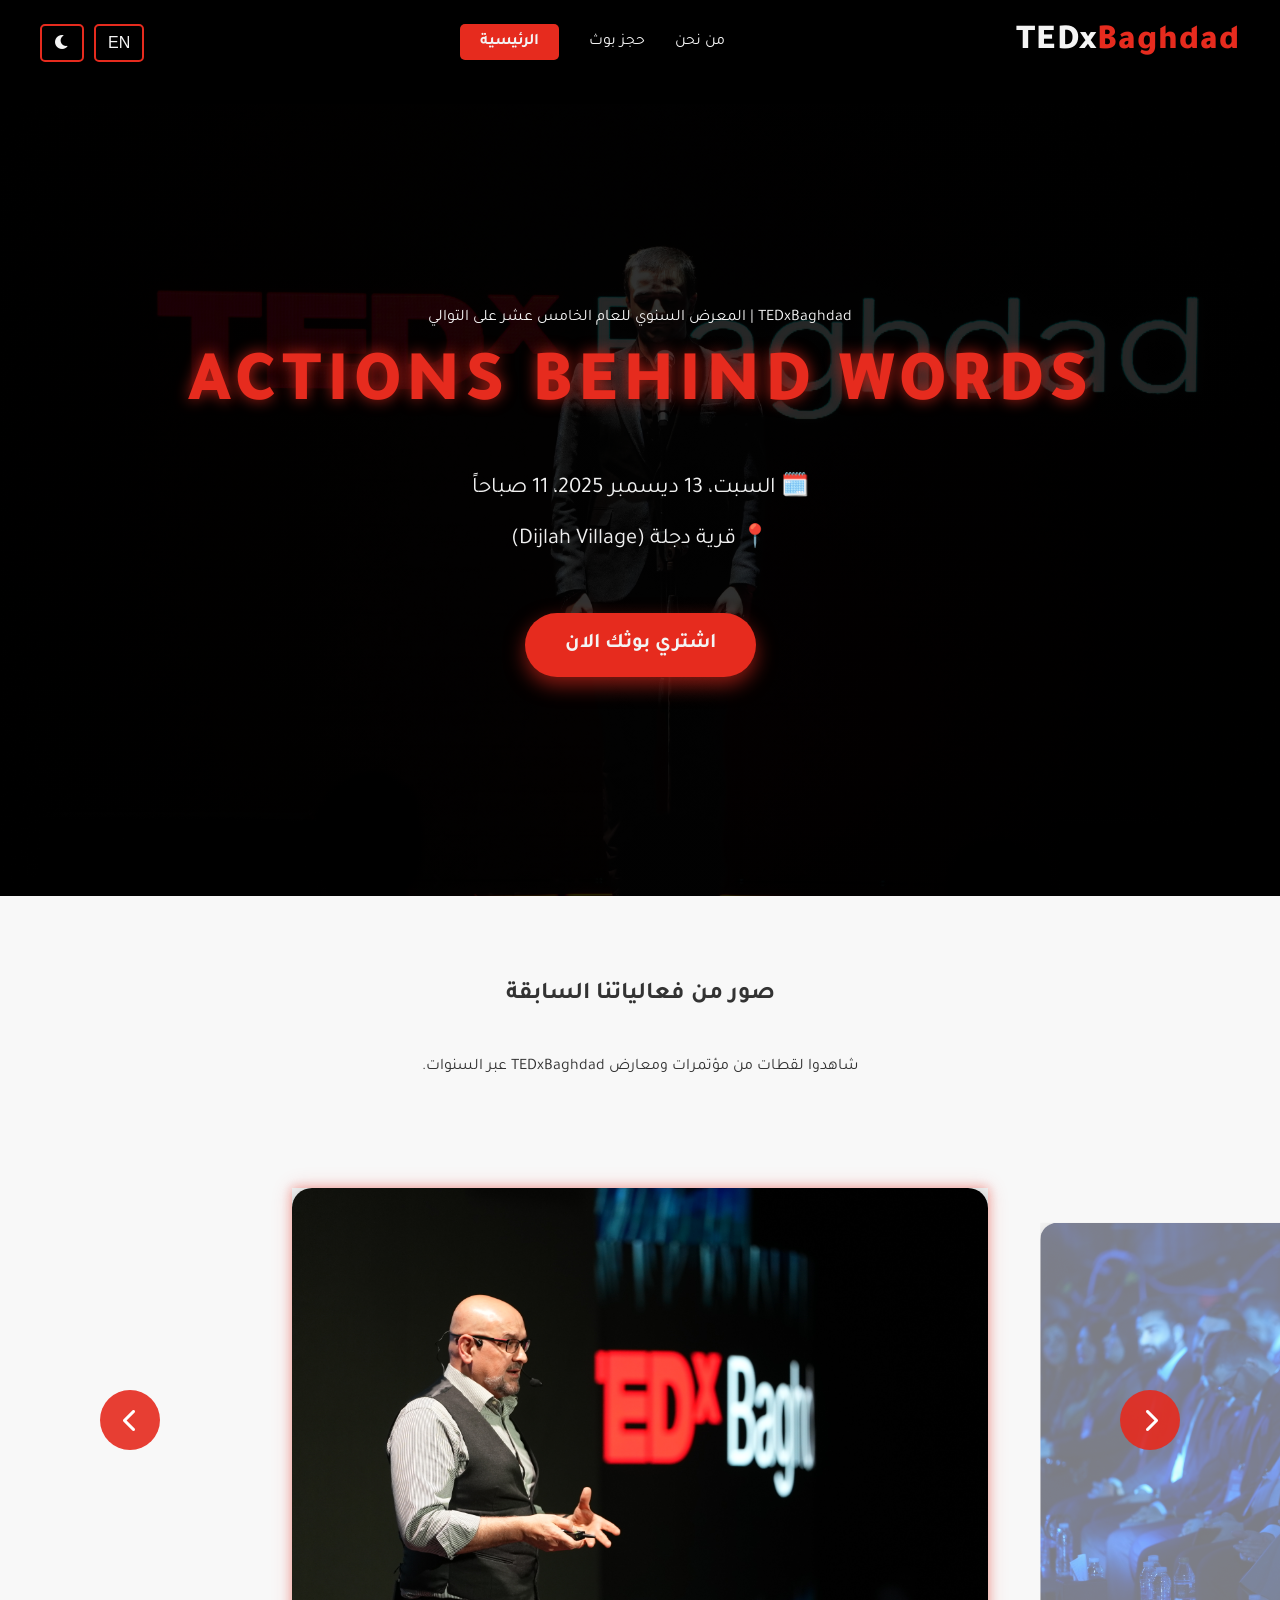
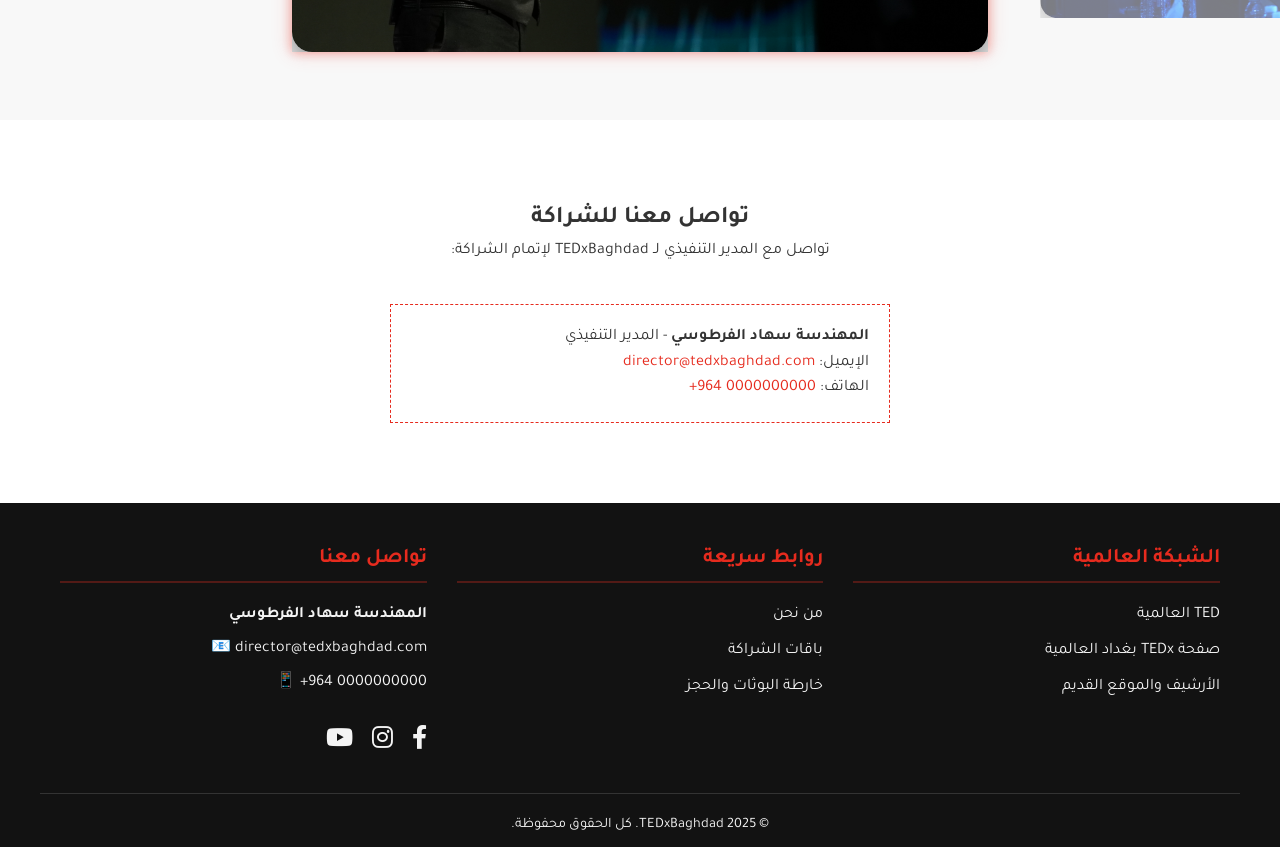
==== commit c50a22d5: "Update index.html" ====
--- a/index.html
+++ b/index.html
@@ -45,8 +45,7 @@
         </div>
     </section>
 
-  
-
+    
    
     <section id="gallery" class="section light-bg">
         <h2 id="gallery-heading">صور من فعالياتنا السابقة</h2>
@@ -69,23 +68,22 @@
     </section>
 
 
-
     <section id="contact" class="section">
         <h2 id="contact-heading">تواصل معنا للشراكة</h2>
         <p id="contact-subtitle">تواصل مع المدير التنفيذي لـ TEDxBaghdad لإتمام الشراكة:</p>
         <div class="contact-info">
-            <p id="contact-name"><strong>المهندسة سهاد الفرطوسي</strong> - المدير التنفيذي</p>
+            <p id="contact-name"> - المدير التنفيذي</p>
             
             <p> 
                 الإيميل: 
                 <span dir="ltr">
-                    <a href="mailto:Suhad@tedxbaghdad.com">Suhad@tedxbaghdad.com</a>
+                    <a href="mailto:director@tedxbaghdad.com">director@tedxbaghdad.com</a>
                 </span>
             </p>
             <p> 
                 الهاتف: 
                 <span dir="ltr">
-                    <a href="tel:+9647716672222">+964 7716672222</a>
+                    <a href="tel:+9640000000000">+964 0000000000</a>
                 </span>
             </p>
         </div>
@@ -114,9 +112,9 @@
             <div class="footer-col">
                 <h3 id="footer-links-contact">تواصل معنا</h3>
                 <div class="contact-footer-info">
-                    <p><strong><span id="footer-director-name">المهندسة سهاد الفرطوسي</span></strong></p>
-                    <p>📧 Suhad@tedxbaghdad.com</p>
-                    <p>📱 +964 7716672222</p>
+                    <p><strong><span id="footer-director-name"></span></strong></p>
+                    <p>📧 director@tedxbaghdad.com</p>
+                    <p>📱 +964 0000000000</p>
                 </div>
                 <div class="social-links">
                     <a href="https://www.facebook.com/TEDxBaghdad.Iraq/" target="_blank" title="Facebook"><i class="fab fa-facebook-f"></i></a>
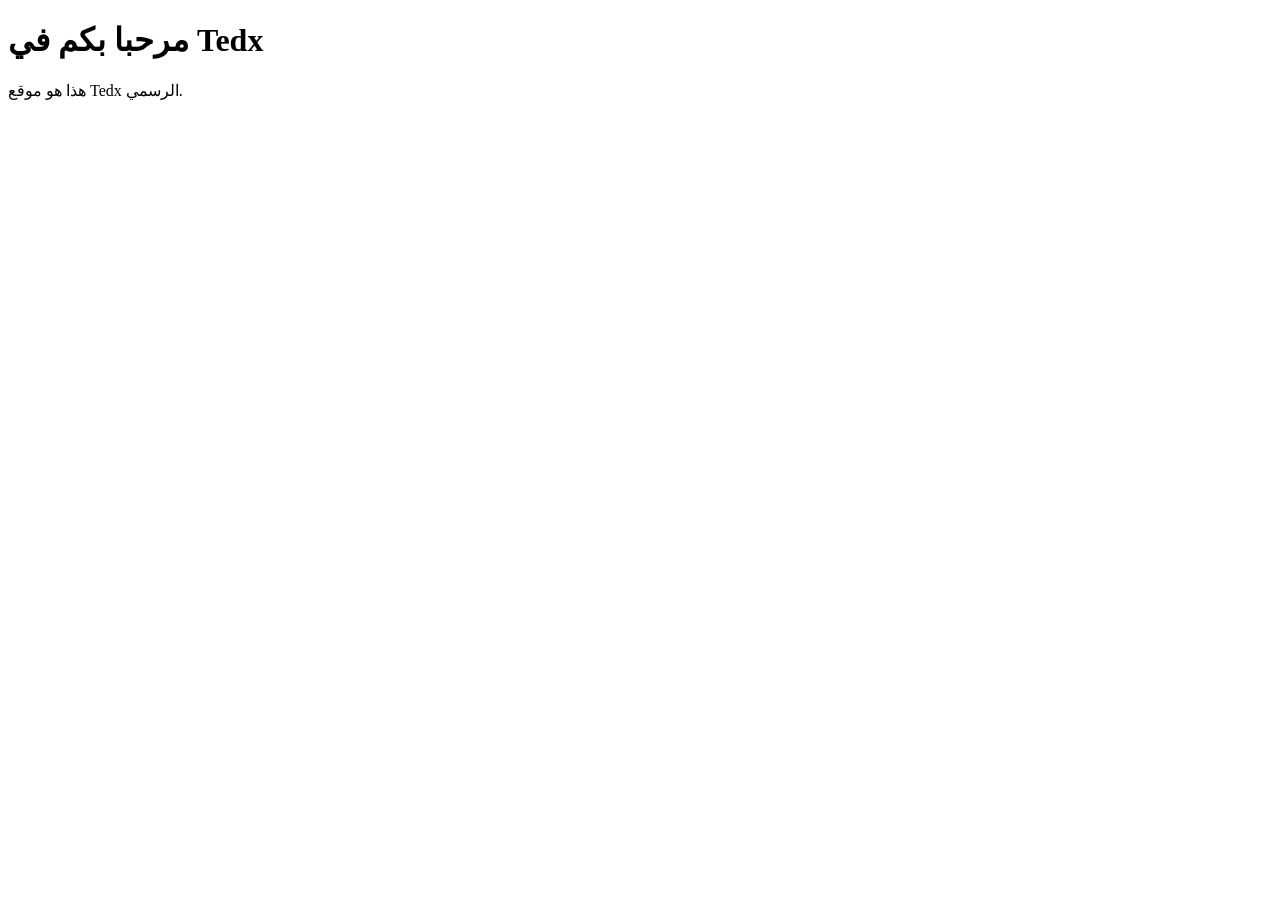
==== commit ee19e320: "Removed contact information from index.html" ====
--- a/index.html
+++ b/index.html
@@ -1,134 +1,12 @@
 <!DOCTYPE html>
-<html lang="ar" dir="rtl">
+<html lang="ar">
 <head>
     <meta charset="UTF-8">
     <meta name="viewport" content="width=device-width, initial-scale=1.0">
-    <title id="pageTitle">TEDxBaghdad</title>
-    <link rel="icon" type="image/png" href="images/Logo_TEDxB.png">
-    <link rel="stylesheet" href="style.css">
-    <link rel="stylesheet" href="https://cdnjs.cloudflare.com/ajax/libs/font-awesome/6.0.0-beta3/css/all.min.css">
+    <title>Tedx-Ui</title>
 </head>
-<body class="light-mode rtl-mode">
-
-    <header>
-        <div class="logo">
-            <h1>TEDx<span class="red-text">Baghdad</span></h1>
-        </div>
-        <nav>
-            <ul id="main-nav">
-                <li><a href="aboutus.html" id="nav-about">من نحن</a></li>
-                <li><a href="booking.html" id="nav-map">خارطة المعرض</a></li>
-                <li><a href="#contact" class="btn" id="nav-contact">الرئيسية</a></li>
-            </ul>
-        </nav>
-        
-        <div class="toggles">
-            <button id="lang-toggle" class="toggle-btn" title="Toggle Language">
-                <span id="current-lang">EN</span>
-            </button>
-            <button id="theme-toggle" class="toggle-btn" title="Toggle Dark/Light Mode">
-                <i class="fas fa-moon" id="theme-icon"></i>
-            </button>
-        </div>
-    </header>
-
-    <section class="hero">
-        <div class="hero-content">
-            <p class="pre-title" id="hero-pretitle">TEDxBaghdad | المعرض السنوي للعام الخامس عشر على التوالي</p>
-            <h1></h1>
-            <h2 class="red-text">ACTIONS BEHIND WORDS</h2>
-            <div class="event-info">
-                <span id="event-date">🗓️ السبت، 13 ديسمبر 2025، 11 صباحاً</span>
-                <span id="event-location">📍 قرية دجلة (Dijlah Village)</span>
-            </div>
-            <a href="booking.html" class="btn-primary" id="hero-cta">شاهد خارطة البوثات المتاحة</a> 
-        </div>
-    </section>
-
-    
-   
-    <section id="gallery" class="section light-bg">
-        <h2 id="gallery-heading">صور من فعالياتنا السابقة</h2>
-        <p id="gallery-subtitle">شاهدوا لقطات من مؤتمرات ومعارض TEDxBaghdad عبر السنوات.</p>
-        
-        <div class="carousel-wrapper container">
-            
-            <button class="nav-btn prev-btn" id="prev-btn" aria-label="الصورة السابقة">
-                <i class="fas fa-chevron-left"></i>
-            </button>
-
-            <div class="carousel-inner" id="carousel-inner">
-                </div>
-            
-            <button class="nav-btn next-btn" id="next-btn" aria-label="الصورة التالية">
-                <i class="fas fa-chevron-right"></i>
-            </button>
-
-        </div>
-    </section>
-
-
-    <section id="contact" class="section">
-        <h2 id="contact-heading">تواصل معنا للشراكة</h2>
-        <p id="contact-subtitle">تواصل مع المدير التنفيذي لـ TEDxBaghdad لإتمام الشراكة:</p>
-        <div class="contact-info">
-            <p id="contact-name"> - المدير التنفيذي</p>
-            
-            <p> 
-                الإيميل: 
-                <span dir="ltr">
-                    <a href="mailto:director@tedxbaghdad.com">director@tedxbaghdad.com</a>
-                </span>
-            </p>
-            <p> 
-                الهاتف: 
-                <span dir="ltr">
-                    <a href="tel:+9640000000000">+964 0000000000</a>
-                </span>
-            </p>
-        </div>
-    </section>
-
-    <footer>
-        <div class="container footer-grid">
-            <div class="footer-col">
-                <h3 id="footer-links-global">الشبكة العالمية</h3>
-                <ul>
-                    <li><a href="https://www.ted.com" target="_blank">TED العالمية</a></li>
-                    <li><a href="https://www.ted.com/tedx/events/tedxbaghdad" target="_blank">صفحة TEDx بغداد العالمية</a></li>
-                    <li><a href="https://tedxbaghdad.com/" target="_blank" id="footer-old-site">الأرشيف والموقع القديم</a></li> 
-                </ul>
-            </div>
-
-            <div class="footer-col">
-                <h3 id="footer-links-quick">روابط سريعة</h3>
-                <ul>
-                    <li><a href="aboutus.html" id="footer-about">من نحن</a></li>
-                    <li><a href="booking.html#packages" id="footer-packages">باقات الشراكة</a></li>
-                    <li><a href="booking.html" id="footer-map-link">خارطة البوثات والحجز</a></li>
-                </ul>
-            </div>
-
-            <div class="footer-col">
-                <h3 id="footer-links-contact">تواصل معنا</h3>
-                <div class="contact-footer-info">
-                    <p><strong><span id="footer-director-name"></span></strong></p>
-                    <p>📧 director@tedxbaghdad.com</p>
-                    <p>📱 +964 0000000000</p>
-                </div>
-                <div class="social-links">
-                    <a href="https://www.facebook.com/TEDxBaghdad.Iraq/" target="_blank" title="Facebook"><i class="fab fa-facebook-f"></i></a>
-                    <a href="https://www.instagram.com/tedxbaghdad.iraq/" target="_blank" title="Instagram"><i class="fab fa-instagram"></i></a>
-                    <a href="https://www.youtube.com/user/TEDxBaghdad" target="_blank" title="YouTube"><i class="fab fa-youtube"></i></a>
-                </div>
-            </div>
-        </div>
-        
-        <div class="footer-bottom">
-            <p id="footer-text">© 2025 TEDxBaghdad. كل الحقوق محفوظة.</p>
-        </div>
-    </footer>
-
-    <script src="script.js"></script>
+<body>
+    <h1>مرحبا بكم في Tedx</h1>
+    <p>هذا هو موقع Tedx الرسمي.</p>
 </body>
 </html>
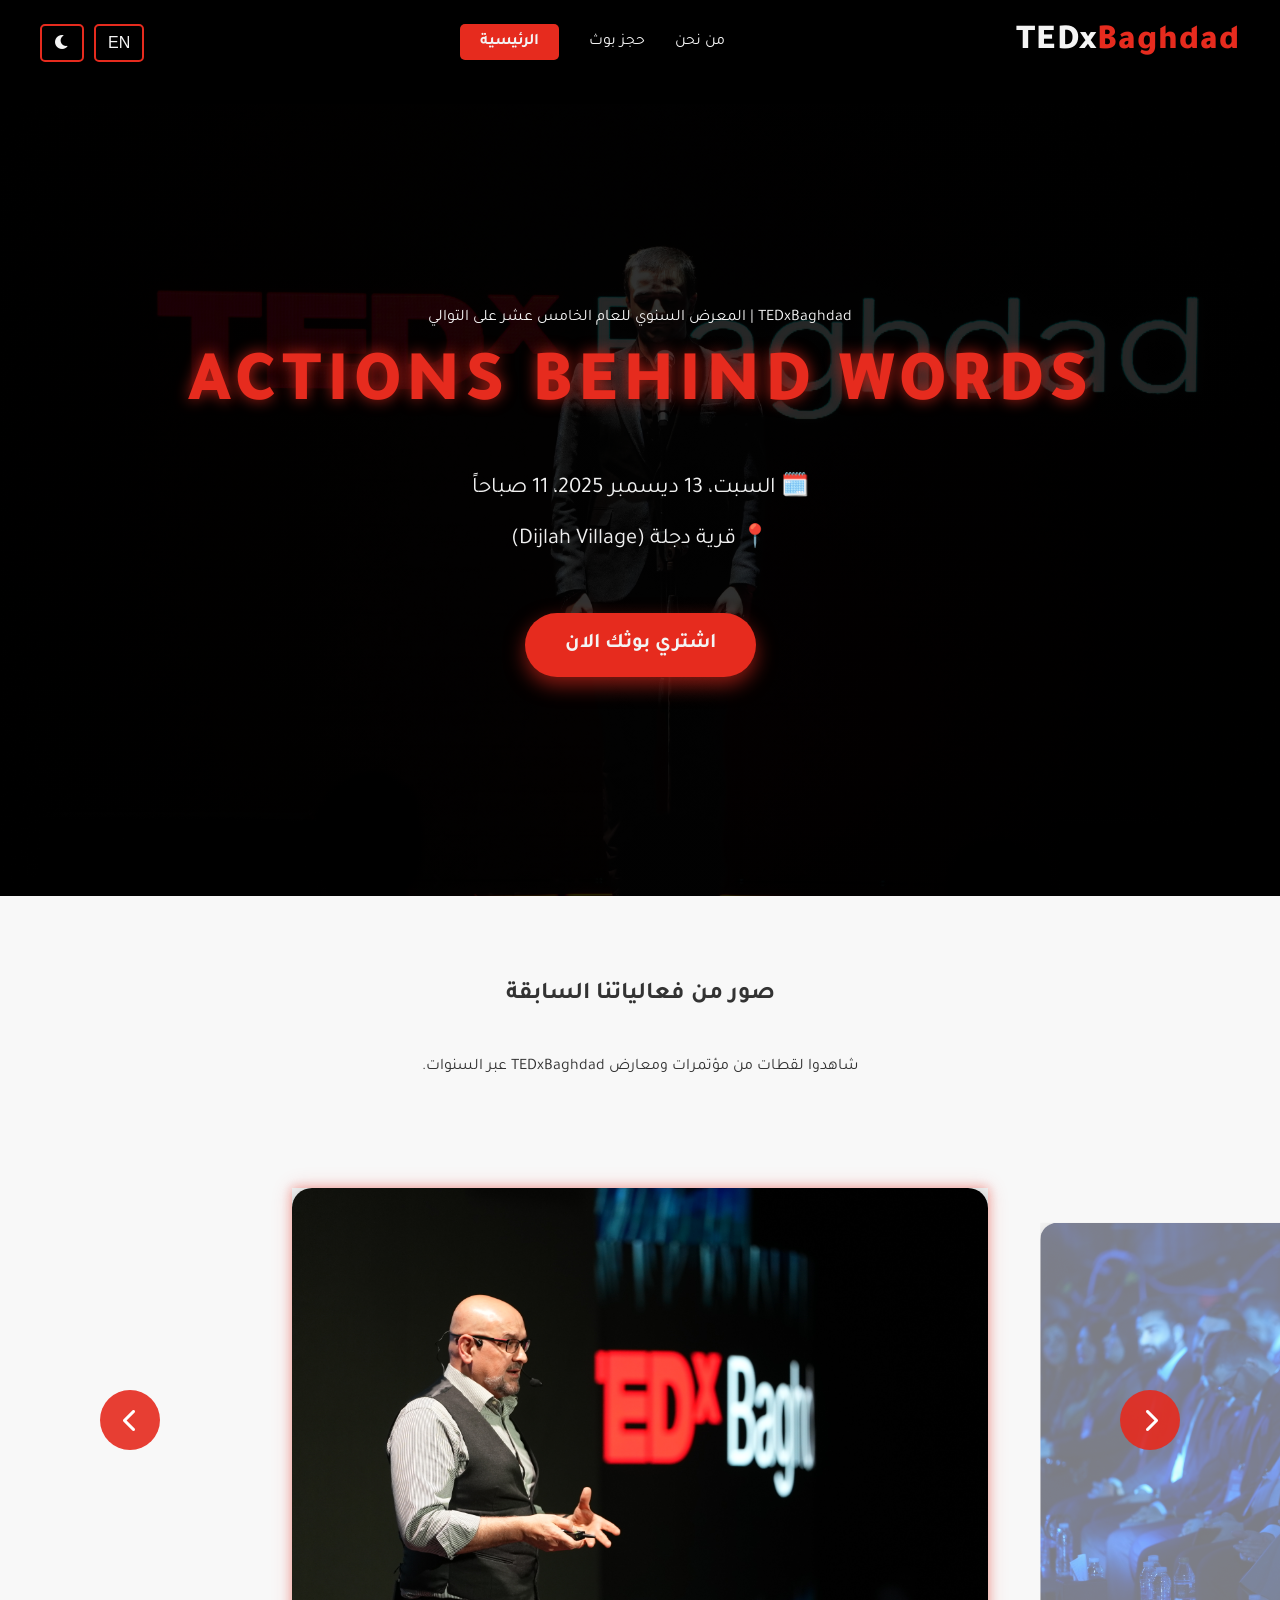
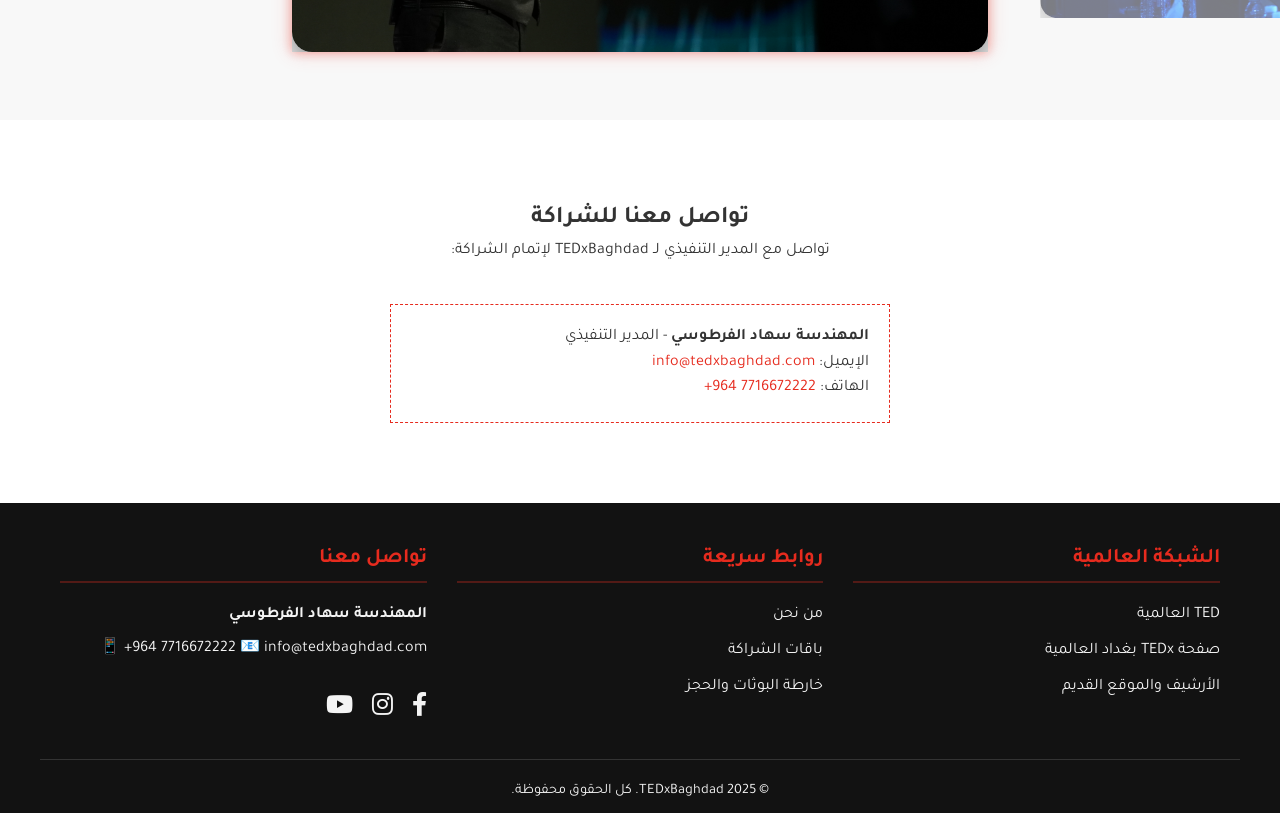
==== commit a4d9f22a: "Update index.html" ====
--- a/index.html
+++ b/index.html
@@ -1,12 +1,136 @@
 <!DOCTYPE html>
-<html lang="ar">
+<html lang="ar" dir="rtl">
 <head>
     <meta charset="UTF-8">
     <meta name="viewport" content="width=device-width, initial-scale=1.0">
-    <title>Tedx-Ui</title>
+    <title id="pageTitle">TEDxBaghdad</title>
+    <link rel="icon" type="image/png" href="images/Logo_TEDxB.png">
+    <link rel="stylesheet" href="style.css">
+    <link rel="stylesheet" href="https://cdnjs.cloudflare.com/ajax/libs/font-awesome/6.0.0-beta3/css/all.min.css">
 </head>
-<body>
-    <h1>مرحبا بكم في Tedx</h1>
-    <p>هذا هو موقع Tedx الرسمي.</p>
+<body class="light-mode rtl-mode">
+
+    <header>
+        <div class="logo">
+            <h1>TEDx<span class="red-text">Baghdad</span></h1>
+        </div>
+        <nav>
+            <ul id="main-nav">
+                <li><a href="aboutus.html" id="nav-about">من نحن</a></li>
+                <li><a href="booking.html" id="nav-map">خارطة المعرض</a></li>
+                <li><a href="#contact" class="btn" id="nav-contact">الرئيسية</a></li>
+            </ul>
+        </nav>
+        
+        <div class="toggles">
+            <button id="lang-toggle" class="toggle-btn" title="Toggle Language">
+                <span id="current-lang">EN</span>
+            </button>
+            <button id="theme-toggle" class="toggle-btn" title="Toggle Dark/Light Mode">
+                <i class="fas fa-moon" id="theme-icon"></i>
+            </button>
+        </div>
+    </header>
+
+    <section class="hero">
+        <div class="hero-content">
+            <p class="pre-title" id="hero-pretitle">TEDxBaghdad | المعرض السنوي للعام الخامس عشر على التوالي</p>
+            <h1></h1>
+            <h2 class="red-text">ACTIONS BEHIND WORDS</h2>
+            <div class="event-info">
+                <span id="event-date">🗓️ السبت، 13 ديسمبر 2025، 11 صباحاً</span>
+                <span id="event-location">📍 قرية دجلة (Dijlah Village)</span>
+            </div>
+            <a href="booking.html" class="btn-primary" id="hero-cta">شاهد خارطة البوثات المتاحة</a> 
+        </div>
+    </section>
+
+  
+
+   
+    <section id="gallery" class="section light-bg">
+        <h2 id="gallery-heading">صور من فعالياتنا السابقة</h2>
+        <p id="gallery-subtitle">شاهدوا لقطات من مؤتمرات ومعارض TEDxBaghdad عبر السنوات.</p>
+        
+        <div class="carousel-wrapper container">
+            
+            <button class="nav-btn prev-btn" id="prev-btn" aria-label="الصورة السابقة">
+                <i class="fas fa-chevron-left"></i>
+            </button>
+
+            <div class="carousel-inner" id="carousel-inner">
+                </div>
+            
+            <button class="nav-btn next-btn" id="next-btn" aria-label="الصورة التالية">
+                <i class="fas fa-chevron-right"></i>
+            </button>
+
+        </div>
+    </section>
+
+
+
+    <section id="contact" class="section">
+        <h2 id="contact-heading">تواصل معنا للشراكة</h2>
+        <p id="contact-subtitle">تواصل مع فريق TEDxBaghdad لإتمام الشراكة:</p>
+        <div class="contact-info">
+            <p id="contact-name"><strong>فريق تيدإكس بغداد</strong> - قسم الشراكات</p>
+            
+            <p> 
+                الإيميل: 
+                <span dir="ltr">
+                    <a href="mailto:info@tedxbaghdad.com">info@tedxbaghdad.com</a>
+                </span>
+            </p>
+            <p> 
+                الهاتف: 
+                <span dir="ltr">
+                    <a href="tel:+9647716672222">+964 7716672222</a>
+                </span>
+            </p>
+        </div>
+    </section>
+
+    <footer>
+        <div class="container footer-grid">
+            <div class="footer-col">
+                <h3 id="footer-links-global">الشبكة العالمية</h3>
+                <ul>
+                    <li><a href="https://www.ted.com" target="_blank">TED العالمية</a></li>
+                    <li><a href="https://www.ted.com/tedx/events/tedxbaghdad" target="_blank">صفحة TEDx بغداد العالمية</a></li>
+                    <li><a href="https://tedxbaghdad.com/" target="_blank" id="footer-old-site">الأرشيف والموقع القديم</a></li> 
+                </ul>
+            </div>
+
+            <div class="footer-col">
+                <h3 id="footer-links-quick">روابط سريعة</h3>
+                <ul>
+                    <li><a href="aboutus.html" id="footer-about">من نحن</a></li>
+                    <li><a href="booking.html#packages" id="footer-packages">باقات الشراكة</a></li>
+                    <li><a href="booking.html" id="footer-map-link">خارطة البوثات والحجز</a></li>
+                </ul>
+            </div>
+
+            <div class="footer-col">
+                <h3 id="footer-links-contact">تواصل معنا</h3>
+                <div class="contact-footer-info">
+                    <p><strong><span id="footer-director-name">فريق تيدإكس بغداد</span></strong></p>
+                    <p>📧 info@tedxbaghdad.com</p>
+                    <p>📱 +964 7716672222</p>
+                </div>
+                <div class="social-links">
+                    <a href="https://www.facebook.com/TEDxBaghdad.Iraq/" target="_blank" title="Facebook"><i class="fab fa-facebook-f"></i></a>
+                    <a href="https://www.instagram.com/tedxbaghdad.iraq/" target="_blank" title="Instagram"><i class="fab fa-instagram"></i></a>
+                    <a href="https://www.youtube.com/user/TEDxBaghdad" target="_blank" title="YouTube"><i class="fab fa-youtube"></i></a>
+                </div>
+            </div>
+        </div>
+        
+        <div class="footer-bottom">
+            <p id="footer-text">© 2025 TEDxBaghdad. كل الحقوق محفوظة.</p>
+        </div>
+    </footer>
+
+    <script src="script.js"></script>
 </body>
-</html>+</html>
--- a/style.css
+++ b/style.css
@@ -0,0 +1,1085 @@
+/*
+====================================
+1. الإعدادات العامة والتخطيط الأساسي
+====================================
+*/
+@import url('https://fonts.googleapis.com/css2?family=Tajawal:wght@200;400;700;900&display=swap');
+
+:root {
+    /* الألوان الأساسية */
+    --color-ted-red: #E62B1E;
+    --color-dark-primary: #121212; 
+    --color-dark-secondary: #1f1f1f; 
+    --color-light-primary: #ffffff; 
+    --color-light-secondary: #f8f8f8; 
+    --color-text-light: #f4f4f4;
+    --color-text-dark: #333333;
+    /* التباعد والمسافات */
+    --section-padding: 80px 0;
+}
+
+* {
+    margin: 0;
+    padding: 0;
+    box-sizing: border-box;
+    /* إضافة انتقال سلس لتغيير الألوان */
+    transition: background-color 0.5s, color 0.5s, border-color 0.5s, transform 0.5s;
+}
+
+body {
+    font-family: 'Tajawal', sans-serif;
+    line-height: 1.6;
+}
+
+/*
+====================================
+1.1. الوضع الداكن والوضع المضيء
+====================================
+*/
+body.light-mode {
+    background-color: var(--color-light-primary);
+    color: var(--color-text-dark);
+}
+
+body.dark-mode {
+    background-color: var(--color-dark-primary);
+    color: var(--color-text-light);
+}
+/* تعديل ألوان العناصر في الوضع الداكن */
+body.dark-mode .section { background-color: var(--color-dark-primary); }
+body.dark-mode .dark-bg { background-color: var(--color-dark-secondary); }
+body.dark-mode h2 { color: var(--color-light-primary); }
+body.dark-mode .package-card {
+    background: var(--color-dark-secondary);
+    border: 1px solid #333;
+    box-shadow: 0 2px 5px rgba(255, 255, 255, 0.1);
+}
+body.dark-mode .package-card h3 { color: var(--color-text-light); }
+body.dark-mode footer { background-color: #000; }
+
+/*
+====================================
+1.2. التوجيه (RTL/LTR)
+====================================
+*/
+.rtl-mode { direction: rtl; }
+.ltr-mode { direction: ltr; }
+
+/* تنسيقات عامة */
+a { text-decoration: none; color: var(--color-ted-red); transition: color 0.3s; }
+.section { padding: var(--section-padding); text-align: center; }
+.dark-bg { background-color: var(--color-dark-secondary); color: var(--color-text-light); }
+.red-text { color: var(--color-ted-red); }
+.container { max-width: 1200px; margin: 0 auto; padding: 0 20px; }
+
+/* تعديلات الاتجاه في الأقسام */
+.about-grid { display: grid; grid-template-columns: 2fr 1fr; gap: 40px; max-width: 1000px; margin: 40px auto 0; }
+.rtl-mode .about-grid { text-align: right; }
+.ltr-mode .about-grid { text-align: left; }
+
+.rtl-mode .media-coverage { border-right: 3px solid var(--color-ted-red); padding-right: 20px; border-left: none; padding-left: 0; }
+.ltr-mode .media-coverage { border-right: none; padding-right: 0; border-left: 3px solid var(--color-ted-red); padding-left: 20px; }
+
+.rtl-mode .package-card { text-align: right; }
+.ltr-mode .package-card { text-align: left; }
+
+.rtl-mode .package-card ul li:before { content: "✔️"; margin-left: 10px; margin-right: 0; color: var(--color-ted-red); }
+.ltr-mode .package-card ul li:before { content: "✔️"; margin-right: 10px; margin-left: 0; color: var(--color-ted-red); }
+
+/*
+====================================
+2. شريط التنقل (Header)
+====================================
+*/
+header {
+    background-color: #000;
+    color: var(--color-text-light);
+    padding: 15px 40px;
+    display: flex;
+    justify-content: space-between;
+    align-items: center;
+    position: sticky;
+    top: 0;
+    z-index: 1000;
+    box-shadow: 0 4px 12px rgba(0, 0, 0, 0.3); 
+}
+
+header .logo h1 {
+    font-size: 2.2em;
+    margin: 0;
+    color: var(--color-light-bg);
+    font-weight: 900;
+    letter-spacing: 1px;
+}
+
+nav ul {
+    list-style: none;
+    display: flex;
+    align-items: center; 
+    margin: 0;
+}
+
+nav ul li {
+    margin: 0 15px; 
+}
+
+nav ul li a {
+    color: var(--color-text-light);
+    font-weight: 400;
+    padding: 8px 0;
+    position: relative;
+}
+
+nav ul li a:hover {
+    color: var(--color-ted-red);
+}
+
+/* خط أحمر تحت الروابط */
+nav ul li a::after {
+    content: '';
+    position: absolute;
+    bottom: -5px;
+    left: 0;
+    width: 0;
+    height: 3px;
+    background-color: var(--color-ted-red);
+    transition: width 0.3s ease;
+}
+
+nav ul li a:hover::after {
+    width: 100%;
+}
+
+/* تنسيق الأزرار (Toggles) */
+.toggles { display: flex; align-items: center; }
+.toggle-btn {
+    background: none;
+    border: 2px solid var(--color-ted-red);
+    color: var(--color-text-light);
+    font-size: 1em;
+    padding: 8px 12px;
+    cursor: pointer;
+    border-radius: 5px;
+    transition: background-color 0.3s, color 0.3s;
+}
+.rtl-mode .toggle-btn { margin-right: 10px; margin-left: 0; }
+.ltr-mode .toggle-btn { margin-left: 10px; margin-right: 0; }
+.toggle-btn:hover { background-color: var(--color-ted-red); color: var(--color-light-primary); }
+
+/* تنسيق زر 'تواصل معنا' */
+.btn {
+    background-color: var(--color-ted-red);
+    color: var(--color-light-bg) !important;
+    padding: 10px 20px; 
+    border-radius: 5px;
+    font-weight: 700;
+    transition: background-color 0.3s;
+    margin-left: 15px;
+}
+
+
+/*
+====================================
+3. القسم الرئيسي الترويجي (Hero)
+====================================
+*/
+.hero {
+    /* تغيير التدرج لجعل الخلفية أغمق بكثير لزيادة التباين */
+    background: linear-gradient(rgba(0, 0, 0, 0.8), rgba(0, 0, 0, 0.8)), 
+                url('images/style.jpg') no-repeat center center/cover;
+    height: 90vh; 
+    display: flex;
+    justify-content: center;
+    align-items: center;
+    color: var(--color-text-light); 
+    text-align: center;
+    padding: 0 20px;
+}
+
+.hero h1 { display: none; } /* إخفاء h1 الفارغ */
+
+.hero h2 {
+    font-size: 4.5em;
+    font-weight: 900; 
+    margin-bottom: 25px;
+    letter-spacing: 5px; 
+    color: var(--color-ted-red); 
+    text-shadow: 0 0 15px rgba(230, 43, 30, 0.8), 2px 2px 5px rgba(0, 0, 0, 0.5);
+}
+
+.event-info span {
+    display: block;
+    font-size: 1.4em;
+    margin-bottom: 15px;
+    font-weight: 400;
+    color: #f0f0f0;
+}
+
+.btn-primary {
+    margin-top: 40px;
+    font-size: 1.3em;
+    padding: 15px 40px;
+    background: var(--color-ted-red);
+    color: var(--color-light-bg);
+    border-radius: 50px;
+    display: inline-block;
+    box-shadow: 0 8px 20px rgba(230, 43, 30, 0.6); 
+    font-weight: 700;
+}
+
+.btn-primary:hover {
+    background-color: #b72217;
+    transform: translateY(-3px); 
+}
+
+/*
+====================================
+3.1. تعديلات الاستجابة للقسم الرئيسي (Responsive Hero)
+====================================
+*/
+@media (max-width: 768px) {
+    .hero {
+        height: 80vh; /* تقليل ارتفاع القسم قليلاً */
+    }
+
+    .hero .pre-title {
+        font-size: 0.9em; /* تصغير حجم النص التمهيدي */
+    }
+
+    .hero h2 {
+        font-size: 2.8em; /* تصغير حجم العنوان الرئيسي بشكل كبير */
+        letter-spacing: 2px; /* تقليل المسافة بين الحروف */
+    }
+
+    .event-info span {
+        font-size: 1em; /* تصغير حجم معلومات الحدث */
+    }
+
+    .hero .btn-primary {
+        font-size: 1em; /* تصغير حجم الخط داخل الزر */
+        padding: 12px 30px; /* تصغير الهوامش الداخلية للزر */
+        margin-top: 30px;
+    }
+}
+
+/*
+====================================
+4. قسم عن المؤتمر (About Section) - التعديل النهائي
+====================================
+*/
+#about {
+    padding-bottom: 40px;
+    /* تأكد من أن الخلفية لا تتضارب مع النصوص */
+}
+
+.about-grid {
+    display: grid;
+    /* نعتمد على نسبة 1.7:1 (النص أوسع من البطاقة) */
+    grid-template-columns: 1.7fr 1fr; 
+    gap: 50px; /* تباعد كبير بين الأعمدة */
+    text-align: initial;
+    
+    /* 🛑 الحل الجذري: نحدد العرض الأقصى والتوسيط ونضيف Padding للحماية 🛑 */
+    /* هذا التحديد سيتم تطبيقه على div.about-grid مباشرة */
+    max-width: 1000px; 
+    margin: 40px auto 0; 
+    padding: 0 20px; /* هامش حماية داخلي ثابت على الـ Grid نفسه */
+}
+
+.text-block p {
+    margin-bottom: 15px;
+    font-size: 1.1em;
+    line-height: 1.8; /* زيادة المسافة بين السطور */
+    text-align: justify; 
+}
+
+/* 🛑 تصميم بطاقة الأصداء الإعلامية (Callout Box) 🛑 */
+.media-coverage {
+    border: 2px solid var(--color-ted-red); 
+    padding: 20px;
+    border-radius: 8px; 
+    background-color: var(--color-light-secondary); 
+    box-shadow: 0 4px 10px rgba(0, 0, 0, 0.1);
+    
+    /* ضمان أن الارتفاع يتبع المحتوى (ضروري) */
+    height: fit-content; 
+    margin: 0; 
+}
+
+.dark-mode .media-coverage {
+    background-color: var(--color-dark-secondary);
+    box-shadow: 0 4px 10px rgba(255, 255, 255, 0.1);
+}
+
+.media-coverage h3 {
+    color: var(--color-ted-red);
+    margin-top: 0;
+    border-bottom: 2px dashed var(--color-ted-red); 
+    padding-bottom: 10px;
+    font-size: 1.4em;
+}
+
+.media-coverage ul {
+    list-style: none;
+    padding: 0;
+    margin-top: 15px;
+}
+
+.media-coverage ul li {
+    margin-bottom: 12px;
+    font-weight: 400;
+}
+
+
+/*
+====================================
+التعديل الإضافي على الـ Responsive
+====================================
+*/
+@media (max-width: 992px) {
+    /* ... (تنسيقات أخرى) ... */
+    
+    .about-grid {
+        /* 🛑 هنا نحل مشكلة القص في الموبايل والتابلت 🛑 */
+        grid-template-columns: 1fr; /* عمود واحد */
+        gap: 30px;
+        text-align: center;
+        
+        display: flex;
+        flex-direction: column; /* البطاقة تنزل للأسفل */
+        
+        /* إزالة الـ max-width ليتمدد الـ Grid ضمن حدود الشاشة */
+        max-width: 100%;
+        padding: 0 20px; 
+    }
+    
+    .media-coverage {
+        /* توسيط البطاقة في وضع العمود وتحديد عرضها */
+        margin: 20px auto 0; 
+        width: 100%; 
+        max-width: 450px; /* تحديد عرض معقول في التابلت لتبدو متوازنة */
+        text-align: right; 
+    }
+    .ltr-mode .media-coverage {
+        text-align: left;
+    }
+}
+/*
+====================================
+5. قسم الأرقام والإحصائيات (Numbers)
+====================================
+*/
+#numbers { padding: 60px 0; }
+.stats-grid { display: flex; justify-content: space-around; flex-wrap: wrap; gap: 30px; margin: 40px auto; }
+.stat-box {
+    background: #000;
+    color: var(--color-ted-red);
+    padding: 25px 35px;
+    border-radius: 10px;
+    width: 200px;
+    text-align: center;
+    box-shadow: 0 4px 8px rgba(255, 255, 255, 0.1);
+}
+.stat-box .number { display: block; font-size: 2.5em; font-weight: 900; margin-bottom: 5px; }
+.stat-box p { color: var(--color-text-light); font-weight: 400; }
+.demographics { margin-top: 40px; padding: 20px; border: 1px solid var(--color-ted-red); max-width: 600px; margin-left: auto; margin-right: auto; border-radius: 8px; }
+.demographics h3 { color: var(--color-ted-red); margin-bottom: 10px; }
+
+
+/*
+====================================
+6. قسم الباقات (Packages) - تصحيح التضارب
+====================================
+*/
+#packages { background-color: var(--color-light-secondary); }
+
+/* تصحيح: جعل العناوين والنصوص تظهر بوضوح في الوضع الداكن */
+body.dark-mode #packages h2,
+body.dark-mode #packages p {
+    color: var(--color-text-light); 
+}
+
+.package-card {
+    display: inline-block;
+    background: var(--color-light-primary);
+    border: 1px solid #ddd;
+    border-top: 5px solid var(--color-ted-red);
+    border-radius: 8px;
+    padding: 25px;
+    margin: 20px;
+    width: 300px;
+    box-shadow: 0 2px 5px rgba(0, 0, 0, 0.1);
+    vertical-align: top;
+}
+.package-card .price { display: block; color: var(--color-ted-red); font-size: 2em; font-weight: 900; margin-bottom: 15px; }
+.btn-secondary {
+    display: inline-block;
+    margin-top: 20px;
+    padding: 10px 25px;
+    background-color: var(--color-text-dark);
+    color: var(--color-light-primary);
+    border-radius: 5px;
+    transition: background-color 0.3s;
+}
+.dark-mode .btn-secondary { background-color: #555; }
+
+
+/*
+====================================
+7. خارطة المعرض الفعلية
+====================================
+*/
+.booth-map-placeholder { height: auto; border: none; background-color: transparent; }
+.exhibition-map {
+    display: flex;
+    flex-direction: column;
+    align-items: center;
+    max-width: 900px;
+    margin: 40px auto;
+    border: 5px solid #ccc;
+    padding: 10px;
+    background-color: var(--color-light-primary);
+    box-shadow: 0 4px 10px rgba(0, 0, 0, 0.2);
+}
+.dark-mode .exhibition-map { background-color: #000; border: 5px solid #444; }
+
+/* تأثير التمرير على حاوية الخريطة بأكملها */
+.exhibition-map:hover {
+    border-color: var(--color-ted-red);
+}
+
+.booth-row { display: flex; width: 100%; justify-content: space-between; }
+.aisle {
+    width: 100%;
+    text-align: center;
+    padding: 15px 0;
+    margin: 10px 0;
+    background-color: var(--color-ted-red);
+    color: var(--color-text-light);
+    font-weight: 700;
+    font-size: 1.1em;
+    border-radius: 5px;
+}
+.booth {
+   display: flex;
+    justify-content: center;
+    align-items: center;
+    cursor: pointer;
+    color: var(--color-light-primary);
+    font-weight: 700;
+    font-size: 1.2em;
+    border: 2px solid #333;
+    margin: 5px;
+    transition: transform 0.2s, box-shadow 0.2s;
+    height: 60px; 
+    flex-grow: 1; 
+    position: relative;
+    overflow: hidden;
+    
+    /* 🛑 الحل: فرض اتجاه اليسار لليمين (LTR) للأرقام داخل البوث */
+    direction: ltr;
+}
+.booth:hover { transform: scale(1.05); box-shadow: 0 0 15px rgba(230, 43, 30, 0.7); }
+
+/* ألوان البوثات */
+.diamond { background-color: #000000; width: 15%; }
+.gold { background-color: #0080ff; width: 15%; }
+.silver { background-color: #ff0000; width: 10%; } 
+/* البوثات المحجوزة */
+.booked {
+    background-color: #1a1a1a !important; /* لون خلفية داكن للبوث المحجوز */
+    cursor: pointer; /* تفعيل النقر */
+    pointer-events: auto !important; /* السماح بتلقي النقرات */
+    border: 2px solid var(--color-ted-red);
+    color: #ccc;
+    position: relative; /* مهم للـ overlay */
+    overflow: hidden;
+}
+/* تفعيل الـ Overlay (كلمة محجوز) */
+.booked::after {
+    content: "محجوز"; /* النص سيتم ترجمته عبر JS/CSS */
+    position: absolute;
+    top: 0;
+    left: 0;
+    width: 100%;
+    height: 100%;
+    background-color: rgba(230, 43, 30, 0.9); /* خلفية حمراء داكنة */
+    color: white;
+    display: flex;
+    justify-content: center;
+    align-items: center;
+    font-size: 1.2em;
+    font-weight: 700;
+    opacity: 0; /* مخفي في الوضع العادي */
+    transition: opacity 0.3s;
+    z-index: 10;
+    pointer-events: none; /* مهم ليمر النقر عبره */
+}
+
+/* الـ Hover Effect */
+.booked:hover .logo-container {
+    opacity: 0; /* إخفاء اللوجو عند التمرير */
+}
+.booked:hover::after {
+    opacity: 1; /* إظهار الـ Overlay عند التمرير */
+}
+.booked .company-name {
+    font-size: 0.6em;
+    font-weight: 400;
+    position: absolute;
+    bottom: 5px;
+    color: #f7b731;
+}
+.booked .logo-container, .booked .booth-number-text {
+    opacity: 1;
+    transition: opacity 0.3s;
+    position: absolute;
+    top: 50%;
+    left: 50%;
+    transform: translate(-50%, -50%);
+    width: 100%;
+    height: 100%;
+    display: flex;
+    justify-content: center;
+    align-items: center;
+    padding: 5px;
+}
+/* تنسيق اللوجو */
+.booked .company-logo {
+    max-width: 90%;
+    max-height: 90%;
+    object-fit: contain;
+}
+.booked .booth-number-text {
+    /* إخفاء رقم البوث الافتراضي إذا كان هناك لوجو */
+    display: none; 
+}
+/*
+====================================
+8. قسم التواصل (Contact) و Footer - تصحيح التوجيه
+====================================
+*/
+.contact-info { 
+    max-width: 500px; 
+    margin: 40px auto 0; 
+    padding: 20px; 
+    border: 1px dashed var(--color-ted-red); 
+    text-align: right; /* أساس التوجيه RTL */
+}
+.ltr-mode .contact-info {
+    text-align: left;
+}
+/* تصحيح التوجيه LTR لأرقام الهواتف والإيميلات داخل الحاوية RTL */
+.contact-info p span[dir="ltr"],
+.contact-footer-info p {
+    direction: ltr;
+    display: inline-block;
+}
+
+/*
+====================================
+9. تنسيقات الـ Modal (النافذة المنبثقة)
+====================================
+*/
+.modal {
+    display: none; 
+    position: fixed; 
+    z-index: 2000; 
+    left: 0;
+    top: 0;
+    width: 100%;
+    height: 100%;
+    overflow: auto; 
+    background-color: rgba(0,0,0,0.7); 
+    justify-content: center;
+    align-items: center;
+}
+.modal-content {
+    background-color: var(--color-light-primary);
+    margin: auto;
+    padding: 30px;
+    border: 1px solid var(--color-ted-red);
+    width: 80%;
+    max-width: 500px;
+    border-radius: 10px;
+    position: relative;
+    text-align: center;
+    /* إضافة تأثير ظهور سلس */
+    animation: fadeIn 0.3s ease-out;
+}
+
+@keyframes fadeIn {
+    from { opacity: 0; transform: scale(0.95); }
+    to { opacity: 1; transform: scale(1); }
+}
+.dark-mode .modal-content { background-color: var(--color-dark-secondary); }
+.close-btn {
+    color: var(--color-ted-red);
+    float: right;
+    font-size: 28px;
+    font-weight: bold;
+    position: absolute;
+    top: 15px;
+    cursor: pointer;
+}
+.rtl-mode .close-btn { left: 15px; right: auto; }
+.ltr-mode .close-btn { right: 15px; left: auto; }
+
+/* تنسيقات رأس المودال الجديدة */
+.modal-header {
+    display: flex;
+    flex-direction: column;
+    align-items: center;
+    margin-bottom: 15px;
+}
+
+.modal-icon {
+    font-size: 2.5em;
+    color: var(--color-ted-red);
+    margin-bottom: 10px;
+}
+
+.modal-content h3 {
+    font-size: 1.6em;
+    margin: 0;
+}
+
+.modal-content p {
+    font-size: 1.1em;
+    margin-bottom: 10px;
+}
+
+.modal-price {
+    font-size: 1.5em;
+    font-weight: 700;
+    margin: 20px 0;
+    color: var(--color-ted-red);
+    background-color: var(--color-light-secondary);
+    padding: 10px;
+    border-radius: 8px;
+    border: 1px solid #e0e0e0; /* إضافة إطار خفيف لتمييز المربع */
+}
+.dark-mode .modal-price {
+    background-color: var(--color-dark-primary);
+}
+
+/* تنسيق الزر الجديد الأصغر حجماً */
+.btn-modal {
+    display: inline-block;
+    background-color: var(--color-ted-red);
+    color: var(--color-light-primary);
+    padding: 12px 30px; /* تصغير حجم الزر */
+    border-radius: 5px;
+    font-size: 1em; /* تصغير حجم الخط */
+    font-weight: 700;
+    margin-top: 10px;
+    transition: background-color 0.3s, transform 0.2s;
+}
+.btn-modal:hover {
+    background-color: #b72217;
+    transform: scale(1.05);
+}
+
+.modal-note {
+    font-size: 0.9em !important;
+    color: #777;
+    margin-top: 20px;
+}
+.dark-mode .modal-note {
+    color: var(--color-text-light); /* تغيير اللون إلى الأبيض في الوضع الداكن */
+}
+
+
+/*
+====================================
+10. الفوتر (Footer)
+====================================
+*/
+footer {
+    background-color: var(--color-dark-primary); /* خلفية سوداء */
+    color: var(--color-text-light);
+    padding: 40px 0 10px;
+}
+
+.footer-grid {
+    display: grid;
+    grid-template-columns: repeat(3, 1fr); /* 3 أعمدة متساوية */
+    gap: 30px;
+    text-align: right;
+    padding-bottom: 30px;
+    border-bottom: 1px solid #333;
+}
+.ltr-mode .footer-grid {
+    text-align: left;
+}
+
+.footer-col h3 {
+    font-size: 1.3em;
+    font-weight: 700;
+    margin-bottom: 20px;
+    color: var(--color-ted-red); /* تمييز العناوين باللون الأحمر */
+    border-bottom: 2px solid rgba(230, 43, 30, 0.3);
+    padding-bottom: 5px;
+}
+
+.footer-col ul {
+    list-style: none;
+    padding: 0;
+}
+
+.footer-col ul li {
+    margin-bottom: 10px;
+    font-size: 1em;
+}
+
+.footer-col a {
+    color: var(--color-text-light);
+    transition: color 0.3s;
+}
+
+.footer-col a:hover {
+    color: var(--color-ted-red);
+}
+
+.contact-footer-info p {
+    margin-bottom: 8px;
+    font-size: 1em;
+}
+
+/* تنسيق أيقونات التواصل الاجتماعي */
+.social-links {
+    margin-top: 20px;
+}
+
+.social-links a {
+    font-size: 1.5em;
+    margin-left: 15px; /* تباعد أيقونات RTL */
+    color: var(--color-text-light);
+    transition: color 0.3s;
+}
+.ltr-mode .social-links a {
+    margin-right: 15px;
+    margin-left: 0;
+}
+
+.social-links a:hover {
+    color: var(--color-ted-red);
+}
+
+.footer-bottom {
+    text-align: center;
+    padding-top: 20px;
+    font-size: 0.9em;
+}
+
+
+/*
+====================================
+11. معرض الصور (3-Image Carousel)
+====================================
+*/
+/*
+====================================
+12. معرض الصور (3-Image Carousel) - التعديل للعرض الكامل
+====================================
+*/
+#gallery {
+    padding: var(--section-padding) 0;
+    background-color: var(--color-light-secondary);
+    direction: ltr !important; 
+    overflow: hidden;
+}
+
+.dark-mode #gallery {
+    background-color: var(--color-dark-primary);
+}
+
+#gallery h2, #gallery p {
+    text-align: center;
+    direction: rtl;
+    margin-bottom: 40px;
+    padding: 0 20px;
+}
+
+.carousel-wrapper {
+    display: flex;
+    align-items: center;
+    width: 100%;
+    height: 600px; /* ارتفاع ثابت للسكشن */
+    position: relative;
+}
+
+.carousel-inner {
+    display: flex;
+    width: 100%;
+    height: 100%;
+    align-items: center;
+    transition: transform 0.5s cubic-bezier(0.25, 1, 0.5, 1);
+    will-change: transform;
+}
+
+.carousel-item {
+    /* التغيير الجذري: جعلنا العرض 60% من الشاشة بدلاً من 33% */
+    /* هذا يعطي مساحة للصورة العريضة */
+    flex: 0 0 60%; 
+    max-width: 60%;
+    opacity: 0.5;
+    transform: scale(1); /* نجعل الحجم الأصلي 100% */
+    box-sizing: border-box;
+    cursor: pointer;
+    text-align: center;
+    
+    opacity: 0.5;
+    transform: scale(0.85); 
+    transition: all 0.5s ease;
+    overflow: hidden;
+}
+
+.carousel-item img {
+    width: 100%;
+    height: 100%; /* اجعلها تملأ الارتفاع المتاح بالكامل */
+    object-fit: cover; /* تغطية كامل المساحة */
+    border-radius: 20px;
+    box-shadow: 0 10px 30px rgba(0, 0, 0, 0.5);
+    display: block; /* إزالة المسافات الزائدة */
+}
+
+/* الصورة النشطة */
+.carousel-item.active {
+    opacity: 1;
+    transform: scale(1); /* حجم كامل */
+    z-index: 10;
+box-shadow: 
+    /* ظل خفيف قريب من الحافة */
+    0 0 10px rgba(230, 43, 30, 0.4), 
+    /* ظل أوسع (Ambient) */
+    0 0 20px rgba(230, 43, 30, 0.2);}
+
+/* أزرار التنقل */
+.nav-btn {
+    position: absolute;
+    top: 50%;
+    transform: translateY(-50%);
+    background: rgba(230, 43, 30, 0.9);
+    color: white;
+    border: none;
+    width: 60px;
+    height: 60px;
+    border-radius: 50%;
+    cursor: pointer;
+    font-size: 1.5em;
+    z-index: 20;
+    display: flex;
+    align-items: center;
+    justify-content: center;
+    transition: all 0.3s;
+}
+
+.nav-btn:hover {
+    background: #fff;
+    color: var(--color-ted-red);
+    transform: translateY(-50%) scale(1.1);
+}
+
+#prev-btn { left: 5%; }
+#next-btn { right: 5%; }
+
+/* الموبايل */
+@media (max-width: 768px) {
+    .carousel-wrapper { height: 400px; }
+    .carousel-item { 
+        flex: 0 0 85%; /* في الموبايل تأخذ معظم الشاشة */
+        max-width: 85%; 
+    }
+    .carousel-item img { 
+        height: 300px; 
+        aspect-ratio: 4/3;
+    }
+}
+/*
+====================================
+6. قسم الباقات (Packages) - التعديل النهائي لثبات اللون
+====================================
+*/
+#packages { 
+    background-color: var(--color-light-secondary); 
+}
+
+/* 🛑 التعديل الجذري للوضع الداكن: */
+body.dark-mode #packages {
+    /* الخلفية ستكون داكنة (لتناسب الوضع الداكن) */
+    background-color: var(--color-dark-secondary) !important; 
+}
+
+body.dark-mode #packages h2,
+body.dark-mode #packages p {
+    /* هذا سيجبر اللون على البقاء أسود/داكن (كما طلبت) */
+    color: var(--color-light-primary) !important; 
+}
+
+/* ملاحظة هامة: بما أن الخلفية داكنة والنص داكن، سيصبح النص غير مرئي (أسود على أسود) */
+/* إذا واجهت مشكلة اختفاء النص، يرجى استبدال var(--color-text-dark) بـ var(--color-ted-red) */
+
+/* ... باقي تنسيقات .package-card تبقى كما هي ... */
+
+
+/*
+** هذا هو التعديل المطلوب لضمان ظهور النص الأبيض في الوضع الداكن **
+*/
+body.dark-mode .company-details-view p {
+    color: var(--color-text-light) !important; /* فرض اللون الأبيض للنصوص */
+}
+
+/* تعديل لون الخلفية الافتراضي في المودال في الوضع الداكن */
+.dark-mode .modal-content { 
+    background-color: var(--color-dark-secondary);
+}
+/* تعديل لون خلفية النص نفسه ليظهر أبيض */
+.dark-mode .company-details-view {
+    background-color: var(--color-dark-secondary); 
+}
+
+/*
+====================================
+13. تعديلات الاستجابة لشريط التنقل (Responsive Navbar)
+====================================
+*/
+@media (max-width: 768px) {
+    header {
+        padding: 10px 15px; /* تقليل الهوامش الداخلية للنافبار */
+        flex-wrap: wrap; /* السماح للعناصر بالالتفاف لسطر جديد إذا لزم الأمر */
+        justify-content: center; /* توسيط العناصر عند الالتفاف */
+        gap: 10px; /* إضافة مسافة صغيرة بين العناصر */
+    }
+
+    header .logo h1 {
+        font-size: 1.8em; /* تصغير حجم الشعار */
+    }
+
+    nav ul li {
+        margin: 0 8px; /* تقليل المسافة بين روابط القائمة */
+    }
+
+    nav ul li a {
+        font-size: 0.9em; /* تصغير حجم خط الروابط */
+    }
+
+    .toggle-btn {
+        padding: 6px 10px; /* تصغير حجم أزرار اللغة والثيم */
+        font-size: 0.9em;
+    }
+}
+
+/*
+====================================
+14. تنسيقات صفحة "من نحن" (About Us Page)
+====================================
+*/
+
+/* قسم الهيرو الصغير */
+.hero-small {
+    height: 40vh;
+    background-size: cover;
+    background-position: center;
+    display: flex;
+    justify-content: center;
+    align-items: center;
+    text-align: center;
+    color: var(--color-text-light);
+    position: relative;
+}
+
+.hero-small::before {
+    content: '';
+    position: absolute;
+    top: 0;
+    left: 0;
+    width: 100%;
+    height: 100%;
+    background: rgba(0, 0, 0, 0.6); /* طبقة معتمة فوق الصورة */
+}
+
+.hero-small .hero-content {
+    position: relative;
+    z-index: 2;
+}
+
+.hero-small h1 {
+    font-size: 3.5em;
+    margin-bottom: 10px;
+}
+
+/* قسم المحتوى مع صورة */
+.content-grid {
+    display: grid;
+    grid-template-columns: 2fr 1fr;
+    gap: 50px;
+    align-items: center;
+}
+
+.text-content h2 {
+    color: var(--color-ted-red);
+    margin-bottom: 20px;
+    text-align: right;
+}
+.ltr-mode .text-content h2 {
+    text-align: left;
+}
+
+.image-placeholder img {
+    width: 100%;
+    border-radius: 10px;
+    box-shadow: 0 5px 15px rgba(0,0,0,0.1);
+}
+
+/* قسم فيديوهات يوتيوب */
+.video-grid {
+    display: grid;
+    grid-template-columns: repeat(auto-fit, minmax(300px, 1fr));
+    gap: 30px;
+    margin-top: 40px;
+}
+
+.video-card {
+    position: relative;
+    display: block;
+    overflow: hidden;
+    border-radius: 10px;
+    box-shadow: 0 8px 20px rgba(0,0,0,0.3);
+}
+
+.video-card img {
+    width: 100%;
+    display: block;
+    transition: transform 0.3s ease;
+}
+
+.video-card:hover img {
+    transform: scale(1.1);
+}
+
+.video-overlay {
+    position: absolute;
+    top: 0;
+    left: 0;
+    width: 100%;
+    height: 100%;
+    background: rgba(230, 43, 30, 0.7); /* لون أحمر تيد الشفاف */
+    display: flex;
+    justify-content: center;
+    align-items: center;
+    font-size: 4em;
+    color: white;
+    opacity: 0;
+    transition: opacity 0.3s ease;
+}
+
+.video-card:hover .video-overlay {
+    opacity: 1;
+}
+
+@media (max-width: 768px) {
+    .content-grid {
+        grid-template-columns: 1fr; /* عمود واحد في الموبايل */
+    }
+}
